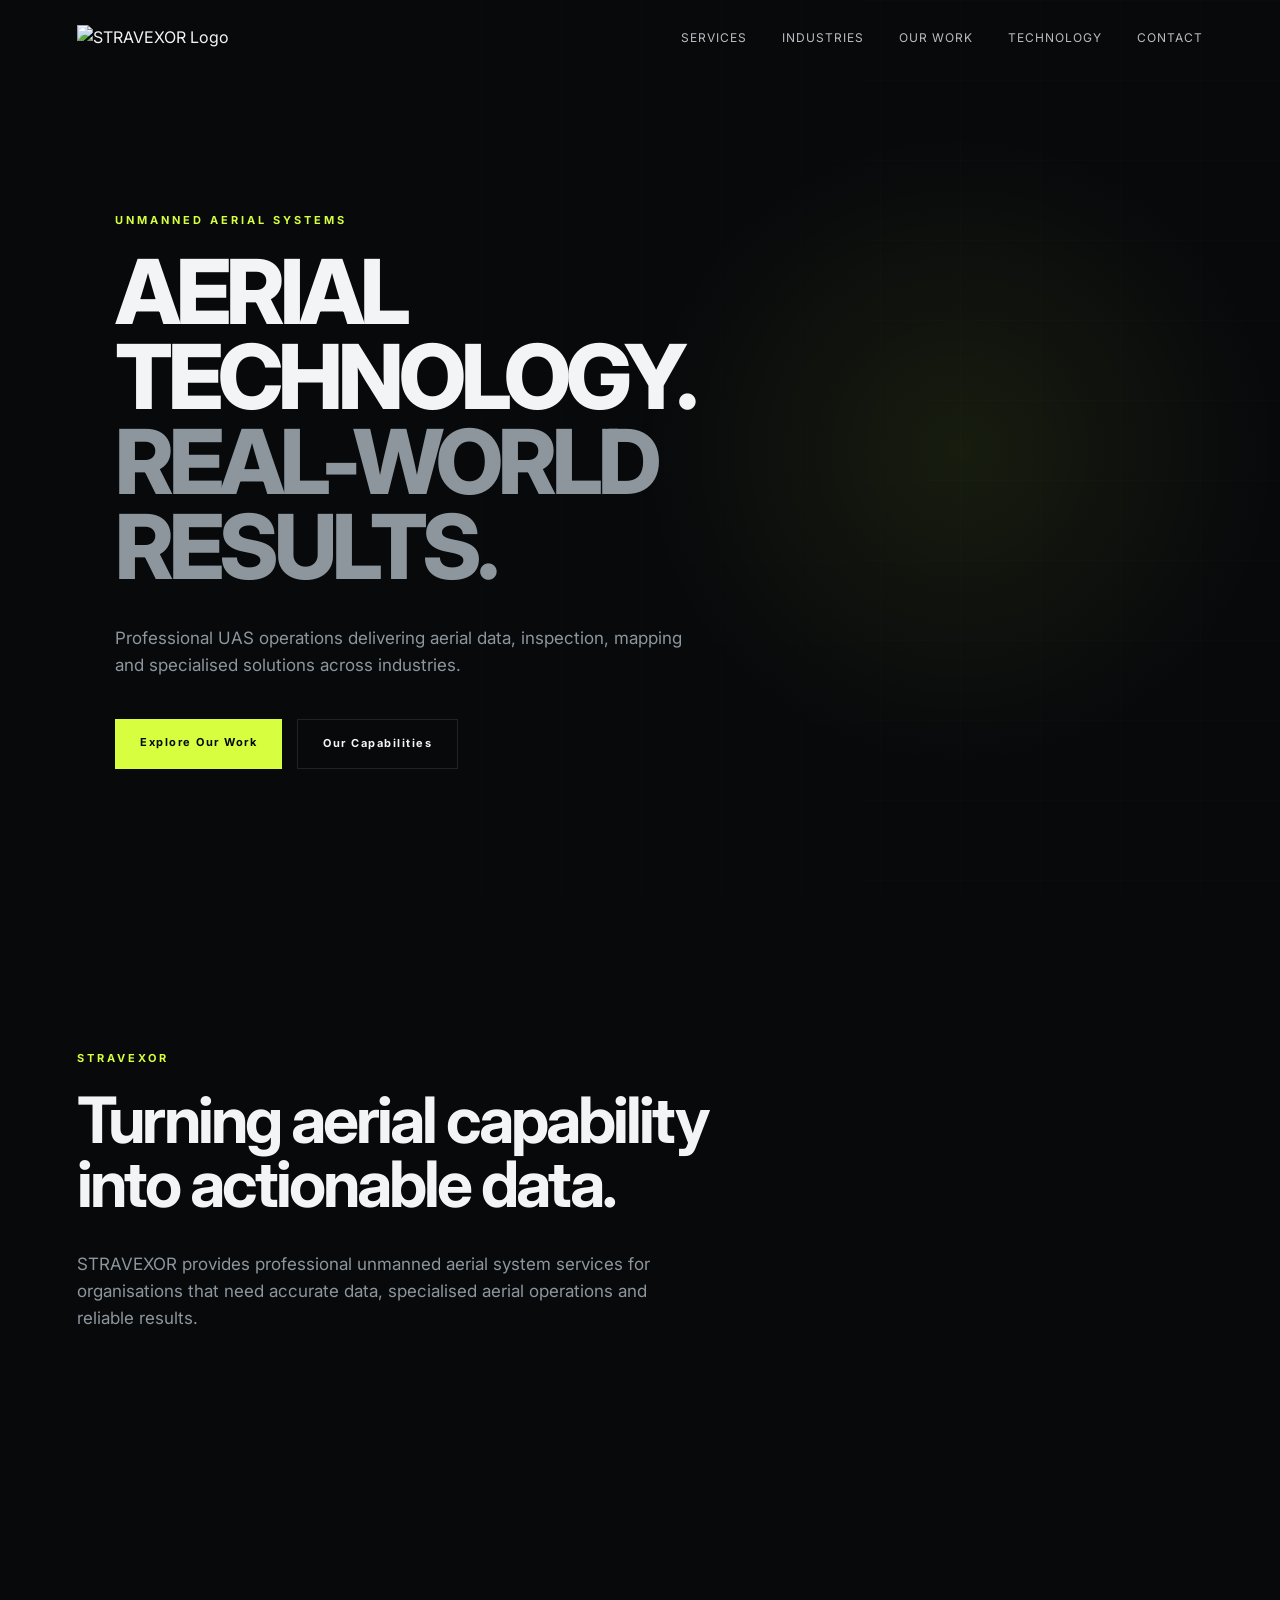
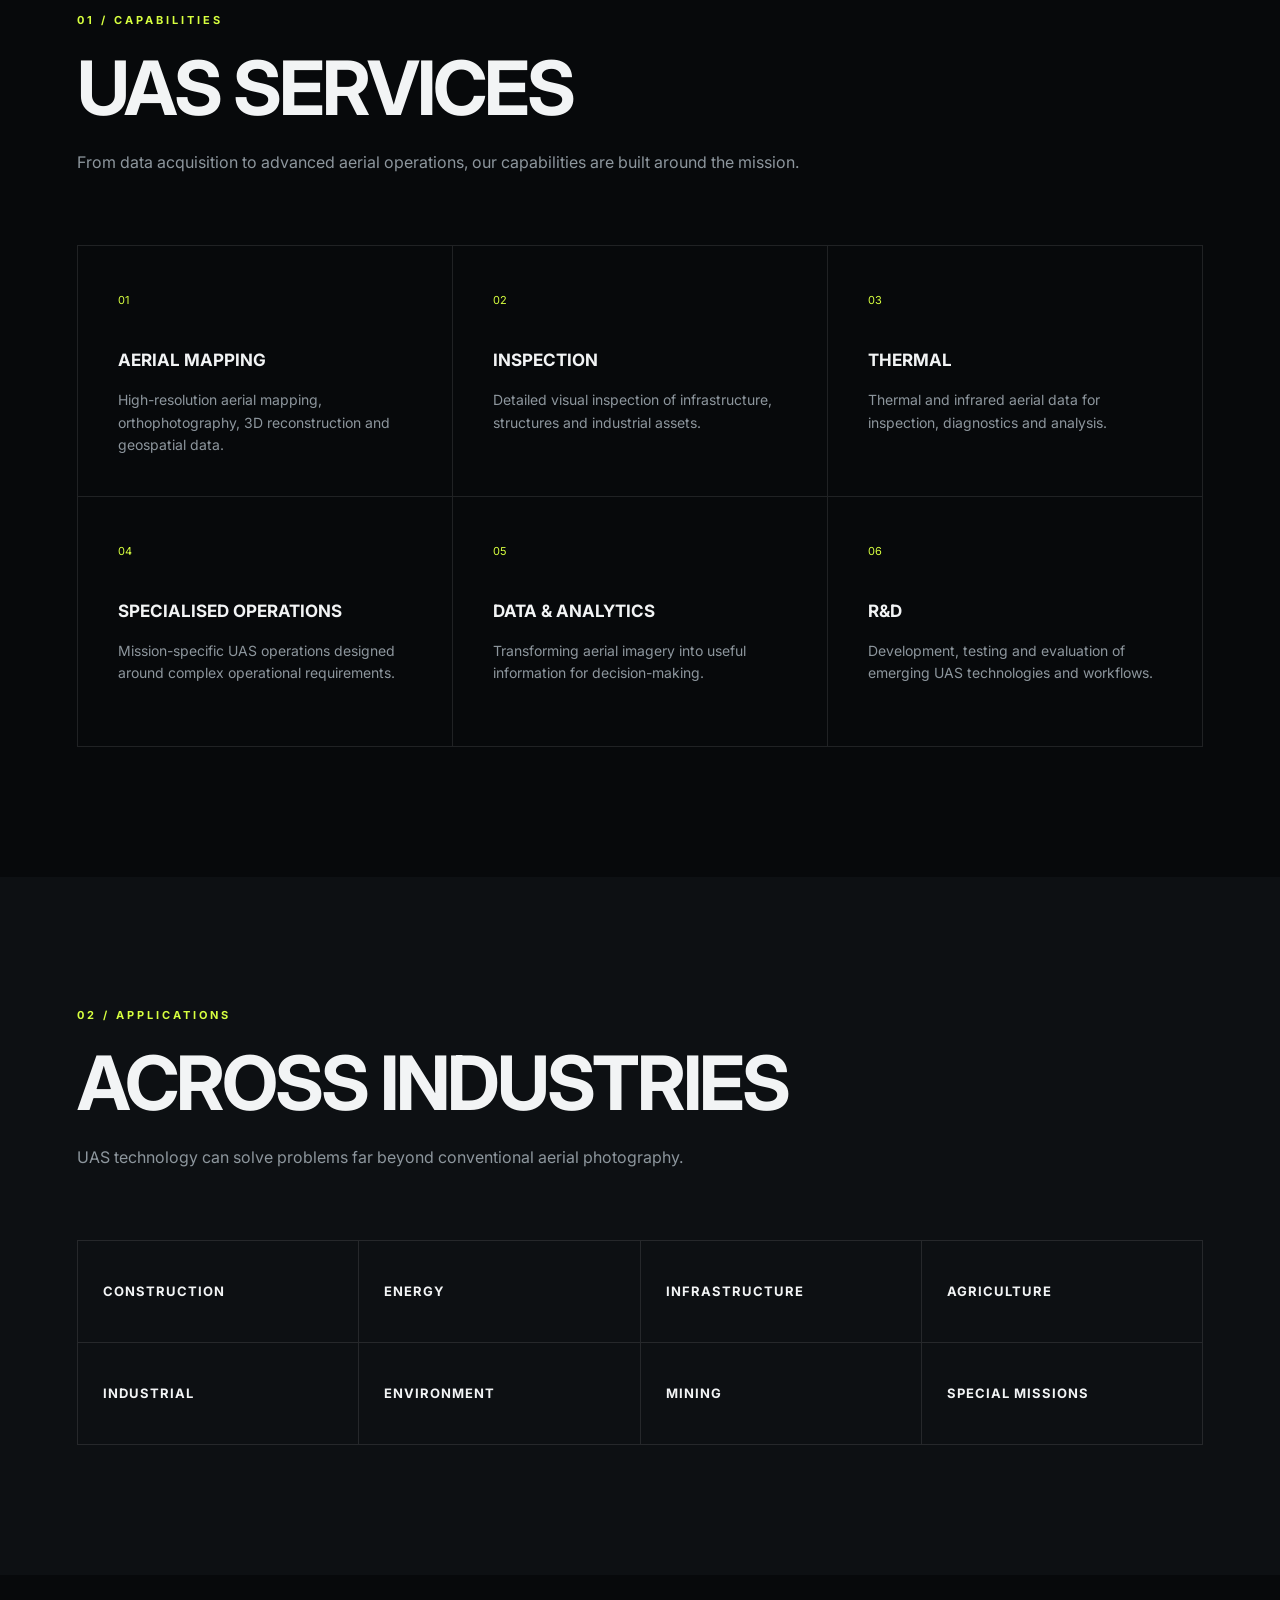
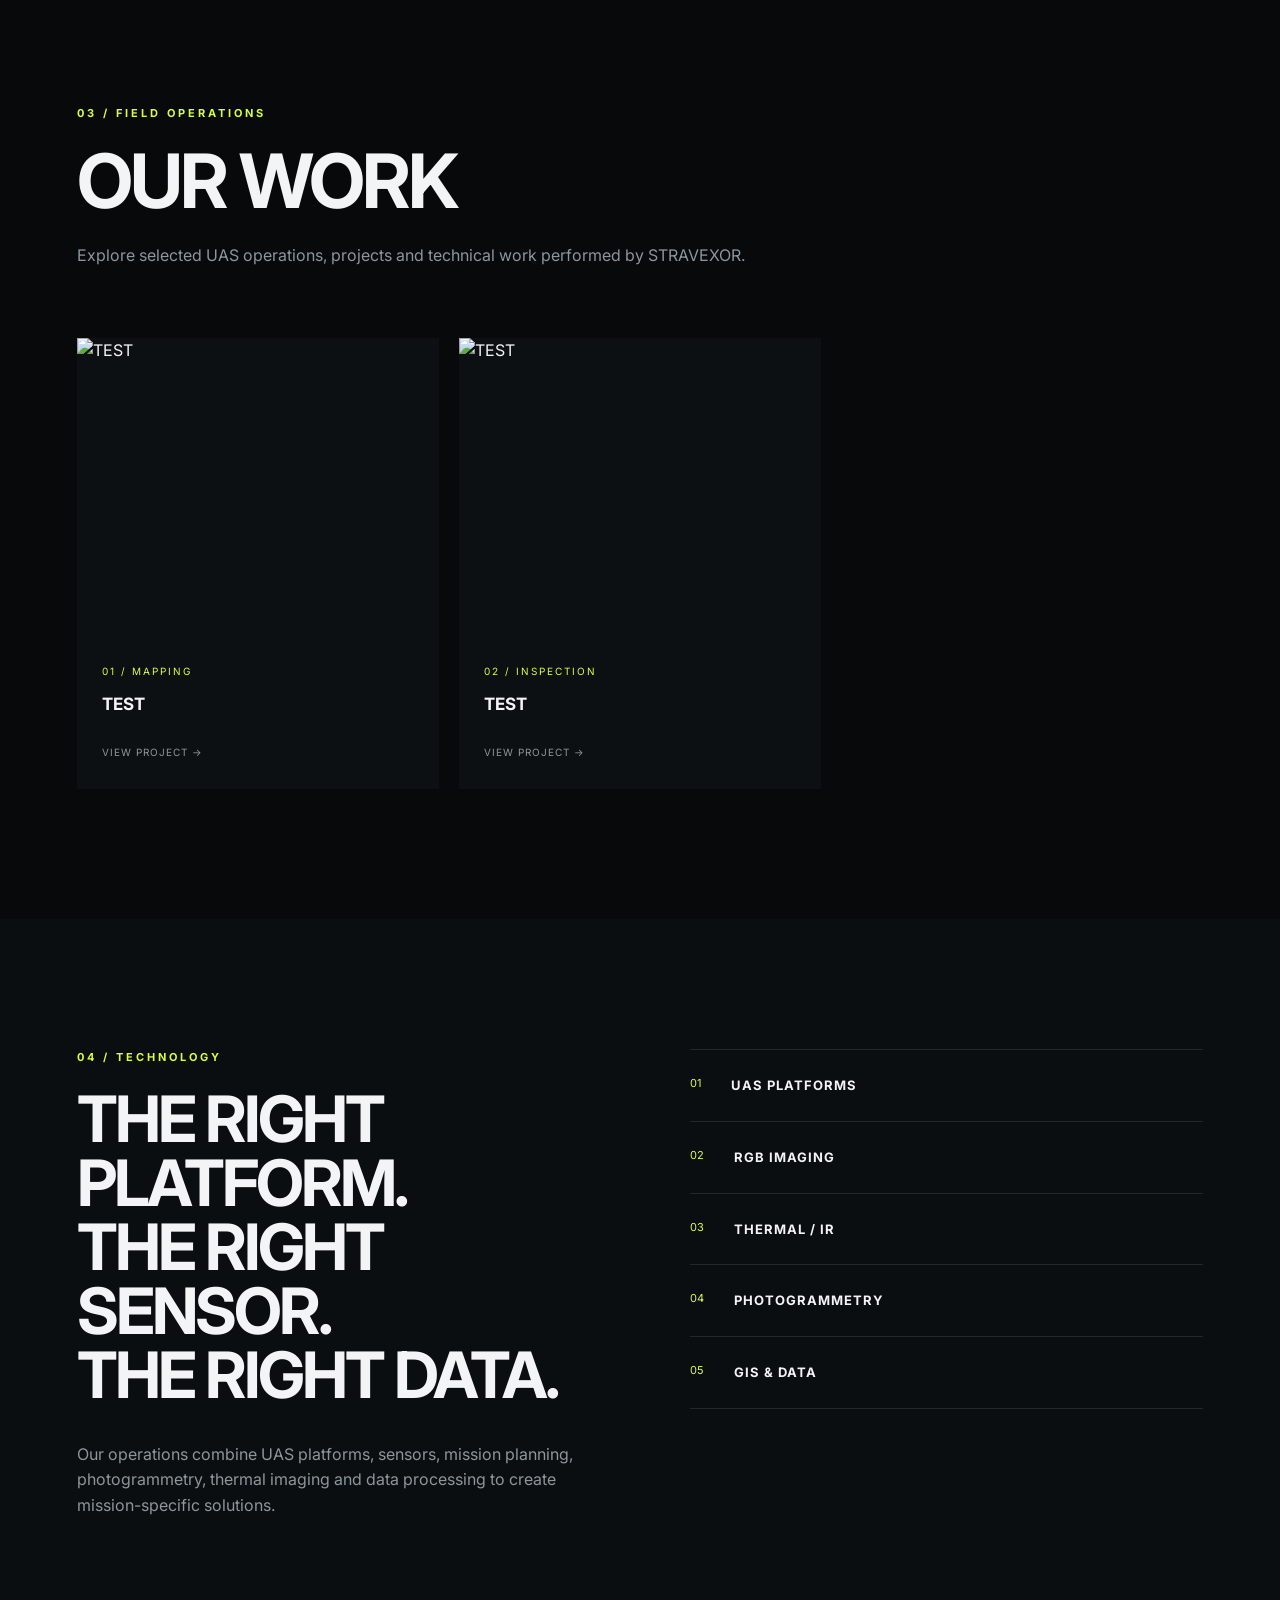
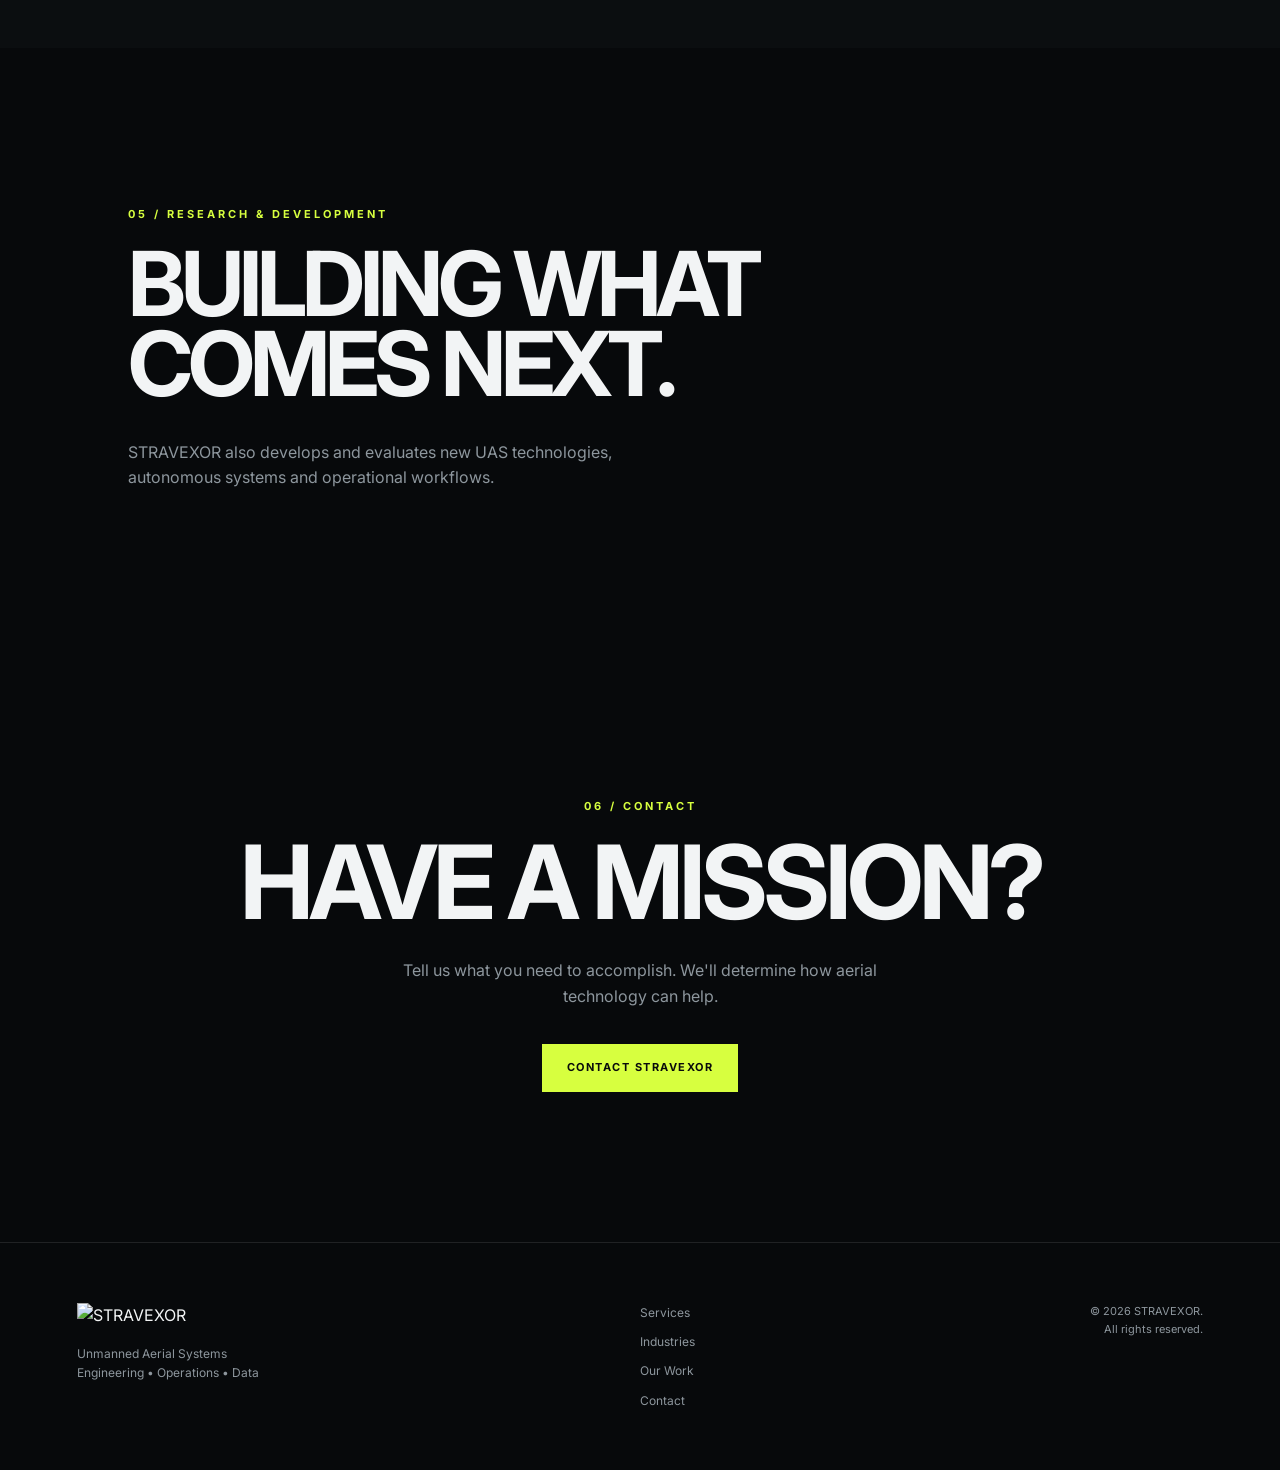
==== index.html @ 9987669b "Add files via upload" ====
<!DOCTYPE html>
<html lang="en">
<head>
    <meta charset="UTF-8">
    <meta name="viewport" content="width=device-width, initial-scale=1.0">

    <title>STRAVEXOR | UAS Solutions</title>
    <meta name="description" content="STRAVEXOR — Professional UAS operations, aerial data, inspection, mapping and advanced drone solutions.">

    <link rel="stylesheet" href="css/style.css">
</head>

<body>

<!-- NAVIGATION -->
<nav class="navbar">

    <a href="index.html" class="brand">
        <img src="https://raw.githubusercontent.com/tantr2/Stravexor/ade4f31f7dde6264a6fb9c31afc5b6fdda590dd6/Logo/logo.png"
             alt="STRAVEXOR Logo">
    </a>

    <div class="nav-links">
        <a href="#services">Services</a>
        <a href="#industries">Industries</a>
        <a href="#projects">Our Work</a>
        <a href="#technology">Technology</a>
        <a href="#contact">Contact</a>
    </div>

</nav>


<!-- HERO -->
<header class="hero">

    <div class="hero-content">

        <p class="eyebrow">UNMANNED AERIAL SYSTEMS</p>

        <h1>
            AERIAL TECHNOLOGY.<br>
            <span>REAL-WORLD RESULTS.</span>
        </h1>

        <p class="hero-description">
            Professional UAS operations delivering aerial data,
            inspection, mapping and specialised solutions
            across industries.
        </p>

        <div class="hero-buttons">
            <a href="#projects" class="button primary">
                Explore Our Work
            </a>

            <a href="#services" class="button secondary">
                Our Capabilities
            </a>
        </div>

    </div>

    <div class="hero-grid"></div>

</header>


<!-- INTRO -->
<section class="intro">

    <p class="section-label">STRAVEXOR</p>

    <h2>
        Turning aerial capability<br>
        into actionable data.
    </h2>

    <p>
        STRAVEXOR provides professional unmanned aerial system
        services for organisations that need accurate data,
        specialised aerial operations and reliable results.
    </p>

</section>


<!-- SERVICES -->
<section id="services" class="section">

    <div class="section-heading">
        <p class="section-label">01 / CAPABILITIES</p>

        <h2>UAS SERVICES</h2>

        <p>
            From data acquisition to advanced aerial operations,
            our capabilities are built around the mission.
        </p>
    </div>


    <div class="service-grid">

        <article class="service-card">
            <span>01</span>
            <h3>AERIAL MAPPING</h3>
            <p>
                High-resolution aerial mapping, orthophotography,
                3D reconstruction and geospatial data.
            </p>
        </article>


        <article class="service-card">
            <span>02</span>
            <h3>INSPECTION</h3>
            <p>
                Detailed visual inspection of infrastructure,
                structures and industrial assets.
            </p>
        </article>


        <article class="service-card">
            <span>03</span>
            <h3>THERMAL</h3>
            <p>
                Thermal and infrared aerial data for
                inspection, diagnostics and analysis.
            </p>
        </article>


        <article class="service-card">
            <span>04</span>
            <h3>SPECIALISED OPERATIONS</h3>
            <p>
                Mission-specific UAS operations designed
                around complex operational requirements.
            </p>
        </article>


        <article class="service-card">
            <span>05</span>
            <h3>DATA & ANALYTICS</h3>
            <p>
                Transforming aerial imagery into useful
                information for decision-making.
            </p>
        </article>


        <article class="service-card">
            <span>06</span>
            <h3>R&D</h3>
            <p>
                Development, testing and evaluation of
                emerging UAS technologies and workflows.
            </p>
        </article>

    </div>

</section>


<!-- INDUSTRIES -->
<section id="industries" class="section dark-section">

    <div class="section-heading">

        <p class="section-label">02 / APPLICATIONS</p>

        <h2>ACROSS INDUSTRIES</h2>

        <p>
            UAS technology can solve problems far beyond
            conventional aerial photography.
        </p>

    </div>


    <div class="industry-grid">

        <div>CONSTRUCTION</div>
        <div>ENERGY</div>
        <div>INFRASTRUCTURE</div>
        <div>AGRICULTURE</div>
        <div>INDUSTRIAL</div>
        <div>ENVIRONMENT</div>
        <div>MINING</div>
        <div>SPECIAL MISSIONS</div>

    </div>

</section>


<!-- PROJECTS -->
<section id="projects" class="section">

    <div class="section-heading">

        <p class="section-label">03 / FIELD OPERATIONS</p>

        <h2>OUR WORK</h2>

        <p>
            Explore selected UAS operations, projects and
            technical work performed by STRAVEXOR.
        </p>

    </div>


    <div class="project-grid">


        <!-- PROJECT 1 -->
        <a href="projects/project-01.html" class="project-card">

            <div class="project-image">
                <img src="assets/images/project-01.jpg"
                     alt="UAS Mapping Project">
            </div>

            <div class="project-info">

                <p>01 / MAPPING</p>

                <h3>
                    AERIAL MAPPING OPERATION
                </h3>

                <span>
                    VIEW PROJECT →
                </span>

            </div>

        </a>


        <!-- PROJECT 2 -->
        <a href="projects/project-02.html" class="project-card">

            <div class="project-image">
                <img src="assets/images/project-02.jpg"
                     alt="Infrastructure Inspection">
            </div>

            <div class="project-info">

                <p>02 / INSPECTION</p>

                <h3>
                    INFRASTRUCTURE INSPECTION
                </h3>

                <span>
                    VIEW PROJECT →
                </span>

            </div>

        </a>


        <!-- PROJECT 3 -->
        <a href="projects/project-03.html" class="project-card">

            <div class="project-image">
                <img src="assets/images/project-03.jpg"
                     alt="Thermal UAS Operation">
            </div>

            <div class="project-info">

                <p>03 / THERMAL</p>

                <h3>
                    THERMAL DATA ACQUISITION
                </h3>

                <span>
                    VIEW PROJECT →
                </span>

            </div>

        </a>

    </div>

</section>


<!-- TECHNOLOGY -->
<section id="technology" class="section technology">

    <div class="technology-content">

        <p class="section-label">04 / TECHNOLOGY</p>

        <h2>
            THE RIGHT PLATFORM.<br>
            THE RIGHT SENSOR.<br>
            THE RIGHT DATA.
        </h2>

        <p>
            Our operations combine UAS platforms, sensors,
            mission planning, photogrammetry, thermal imaging
            and data processing to create mission-specific
            solutions.
        </p>

    </div>


    <div class="tech-list">

        <div>
            <span>01</span>
            <strong>UAS PLATFORMS</strong>
        </div>

        <div>
            <span>02</span>
            <strong>RGB IMAGING</strong>
        </div>

        <div>
            <span>03</span>
            <strong>THERMAL / IR</strong>
        </div>

        <div>
            <span>04</span>
            <strong>PHOTOGRAMMETRY</strong>
        </div>

        <div>
            <span>05</span>
            <strong>GIS & DATA</strong>
        </div>

    </div>

</section>


<!-- R&D -->
<section class="rnd">

    <div>

        <p class="section-label">05 / RESEARCH & DEVELOPMENT</p>

        <h2>
            BUILDING WHAT<br>
            COMES NEXT.
        </h2>

        <p>
            STRAVEXOR also develops and evaluates new UAS
            technologies, autonomous systems and operational
            workflows.
        </p>

    </div>

</section>


<!-- CONTACT -->
<section id="contact" class="contact">

    <p class="section-label">06 / CONTACT</p>

    <h2>
        HAVE A MISSION?
    </h2>

    <p>
        Tell us what you need to accomplish.
        We'll determine how aerial technology can help.
    </p>

    <a href="mailto:contact@stravexor.com" class="button primary">
        CONTACT STRAVEXOR
    </a>

</section>


<!-- FOOTER -->
<footer>

    <div class="footer-brand">

        <img src="https://raw.githubusercontent.com/tantr2/Stravexor/ade4f31f7dde6264a6fb9c31afc5b6fdda590dd6/Logo/logo.png"
             alt="STRAVEXOR">

        <p>
            Unmanned Aerial Systems<br>
            Engineering • Operations • Data
        </p>

    </div>


    <div class="footer-links">

        <a href="#services">Services</a>
        <a href="#industries">Industries</a>
        <a href="#projects">Our Work</a>
        <a href="#contact">Contact</a>

    </div>


    <div class="copyright">

        © 2026 STRAVEXOR.<br>
        All rights reserved.

    </div>

</footer>

<script src="js/main.js"></script>

</body>
</html>
---- css/style.css ----
@import url('https://fonts.googleapis.com/css2?family=Inter:wght@400;500;600;700;800&display=swap');

:root {
    --background: #07090b;
    --surface: #0d1013;
    --surface-light: #14181c;
    --text: #f2f4f5;
    --muted: #8d969d;
    --accent: #d7ff3f;
    --border: rgba(255,255,255,0.10);
}

* {
    margin: 0;
    padding: 0;
    box-sizing: border-box;
}

html {
    scroll-behavior: smooth;
}

body {
    font-family: 'Inter', sans-serif;
    background: var(--background);
    color: var(--text);
    line-height: 1.6;
}

a {
    color: inherit;
    text-decoration: none;
}


/* NAVIGATION */

.navbar {
    position: absolute;
    top: 0;
    left: 0;
    width: 100%;
    padding: 25px 6%;
    display: flex;
    justify-content: space-between;
    align-items: center;
    z-index: 10;
}

.brand img {
    width: 150px;
    height: auto;
}

.nav-links {
    display: flex;
    gap: 35px;
}

.nav-links a {
    font-size: 12px;
    text-transform: uppercase;
    letter-spacing: 1px;
    color: #b7bdc2;
    transition: 0.3s;
}

.nav-links a:hover {
    color: var(--text);
}


/* HERO */

.hero {
    min-height: 100vh;
    position: relative;
    display: flex;
    align-items: center;
    overflow: hidden;
    background:
        radial-gradient(circle at 75% 50%,
        rgba(215,255,63,0.08),
        transparent 30%),
        var(--background);
}

.hero-content {
    position: relative;
    z-index: 2;
    max-width: 850px;
    margin-left: 9%;
    padding-top: 80px;
}

.eyebrow,
.section-label {
    font-size: 11px;
    letter-spacing: 3px;
    color: var(--accent);
    font-weight: 700;
    margin-bottom: 20px;
}

.hero h1 {
    font-size: clamp(48px, 7vw, 100px);
    line-height: 0.95;
    letter-spacing: -5px;
    font-weight: 800;
}

.hero h1 span {
    color: var(--muted);
}

.hero-description {
    max-width: 600px;
    color: var(--muted);
    font-size: 17px;
    margin-top: 35px;
}

.hero-buttons {
    display: flex;
    gap: 15px;
    margin-top: 40px;
}

.button {
    display: inline-block;
    padding: 15px 25px;
    font-size: 11px;
    letter-spacing: 1.5px;
    font-weight: 700;
    transition: 0.3s;
}

.button.primary {
    background: var(--accent);
    color: #080a0b;
}

.button.primary:hover {
    transform: translateY(-3px);
}

.button.secondary {
    border: 1px solid var(--border);
}

.button.secondary:hover {
    background: white;
    color: black;
}


/* TECHNICAL GRID */

.hero-grid {
    position: absolute;
    inset: 0;
    opacity: 0.15;
    background-image:
        linear-gradient(rgba(255,255,255,0.08) 1px, transparent 1px),
        linear-gradient(90deg, rgba(255,255,255,0.08) 1px, transparent 1px);
    background-size: 80px 80px;
    mask-image: linear-gradient(to right, transparent, black);
}


/* INTRO */

.intro {
    max-width: 900px;
    padding: 150px 6%;
}

.intro h2 {
    font-size: clamp(38px, 5vw, 65px);
    line-height: 1;
    letter-spacing: -3px;
    margin-bottom: 35px;
}

.intro > p:last-child {
    color: var(--muted);
    max-width: 600px;
    font-size: 17px;
}


/* SECTIONS */

.section {
    padding: 130px 6%;
}

.section-heading {
    max-width: 750px;
    margin-bottom: 70px;
}

.section-heading h2 {
    font-size: clamp(40px, 6vw, 75px);
    letter-spacing: -3px;
    line-height: 1;
    margin-bottom: 25px;
}

.section-heading p:last-child {
    color: var(--muted);
}


/* SERVICES */

.service-grid {
    display: grid;
    grid-template-columns: repeat(3, 1fr);
    border-top: 1px solid var(--border);
    border-left: 1px solid var(--border);
}

.service-card {
    padding: 40px;
    min-height: 250px;
    border-right: 1px solid var(--border);
    border-bottom: 1px solid var(--border);
    transition: 0.3s;
}

.service-card:hover {
    background: var(--surface-light);
}

.service-card span {
    font-size: 11px;
    color: var(--accent);
}

.service-card h3 {
    margin: 35px 0 15px;
    font-size: 17px;
}

.service-card p {
    color: var(--muted);
    font-size: 14px;
}


/* INDUSTRIES */

.dark-section {
    background: var(--surface);
}

.industry-grid {
    display: grid;
    grid-template-columns: repeat(4, 1fr);
    border-top: 1px solid var(--border);
    border-left: 1px solid var(--border);
}

.industry-grid div {
    padding: 40px 25px;
    font-size: 13px;
    font-weight: 700;
    letter-spacing: 1px;
    border-right: 1px solid var(--border);
    border-bottom: 1px solid var(--border);
}


/* PROJECTS */

.project-grid {
    display: grid;
    grid-template-columns: repeat(3, 1fr);
    gap: 20px;
}

.project-card {
    background: var(--surface);
    overflow: hidden;
    transition: 0.3s;
}

.project-card:hover {
    transform: translateY(-7px);
}

.project-image {
    height: 300px;
    overflow: hidden;
}

.project-image img {
    width: 100%;
    height: 100%;
    object-fit: cover;
    transition: 0.5s;
}

.project-card:hover img {
    transform: scale(1.05);
}

.project-info {
    padding: 25px;
}

.project-info p {
    font-size: 10px;
    color: var(--accent);
    letter-spacing: 2px;
}

.project-info h3 {
    font-size: 17px;
    margin: 12px 0 20px;
}

.project-info span {
    font-size: 10px;
    letter-spacing: 1px;
    color: var(--muted);
}


/* TECHNOLOGY */

.technology {
    display: grid;
    grid-template-columns: 1fr 1fr;
    gap: 100px;
    background: #0b0e10;
}

.technology-content h2 {
    font-size: clamp(40px, 5vw, 70px);
    line-height: 1;
    letter-spacing: -3px;
    margin-bottom: 35px;
}

.technology-content p:last-child {
    max-width: 550px;
    color: var(--muted);
}

.tech-list {
    border-top: 1px solid var(--border);
}

.tech-list div {
    padding: 25px 0;
    display: flex;
    gap: 30px;
    border-bottom: 1px solid var(--border);
}

.tech-list span {
    color: var(--accent);
    font-size: 11px;
}

.tech-list strong {
    font-size: 13px;
    letter-spacing: 1px;
}


/* R&D */

.rnd {
    min-height: 600px;
    padding: 130px 10%;
    display: flex;
    align-items: center;
    background:
        linear-gradient(
            rgba(7,9,11,0.85),
            rgba(7,9,11,0.95)
        ),
        url('../assets/images/rnd.jpg') center/cover;
}

.rnd h2 {
    font-size: clamp(50px, 7vw, 100px);
    line-height: .9;
    letter-spacing: -5px;
    margin-bottom: 35px;
}

.rnd p:last-child {
    color: var(--muted);
    max-width: 550px;
}


/* CONTACT */

.contact {
    padding: 150px 10%;
    text-align: center;
}

.contact h2 {
    font-size: clamp(55px, 8vw, 110px);
    letter-spacing: -5px;
    line-height: .9;
    margin-bottom: 30px;
}

.contact p:not(.section-label) {
    color: var(--muted);
    max-width: 550px;
    margin: 0 auto 35px;
}


/* FOOTER */

footer {
    padding: 60px 6%;
    border-top: 1px solid var(--border);
    display: grid;
    grid-template-columns: 2fr 1fr 1fr;
    gap: 50px;
}

.footer-brand img {
    width: 130px;
}

.footer-brand p {
    color: var(--muted);
    font-size: 12px;
    margin-top: 15px;
}

.footer-links {
    display: flex;
    flex-direction: column;
    gap: 10px;
}

.footer-links a {
    color: var(--muted);
    font-size: 12px;
}

.copyright {
    color: var(--muted);
    font-size: 11px;
    text-align: right;
}


/* MOBILE */

@media (max-width: 800px) {

    .nav-links {
        display: none;
    }

    .hero-content {
        margin: 0 7%;
    }

    .hero h1 {
        letter-spacing: -3px;
    }

    .service-grid,
    .project-grid,
    .industry-grid,
    .technology {
        grid-template-columns: 1fr;
    }

    .section {
        padding: 90px 7%;
    }

    .intro {
        padding: 100px 7%;
    }

    .technology {
        gap: 60px;
    }

    footer {
        grid-template-columns: 1fr;
    }

    .copyright {
        text-align: left;
    }

}
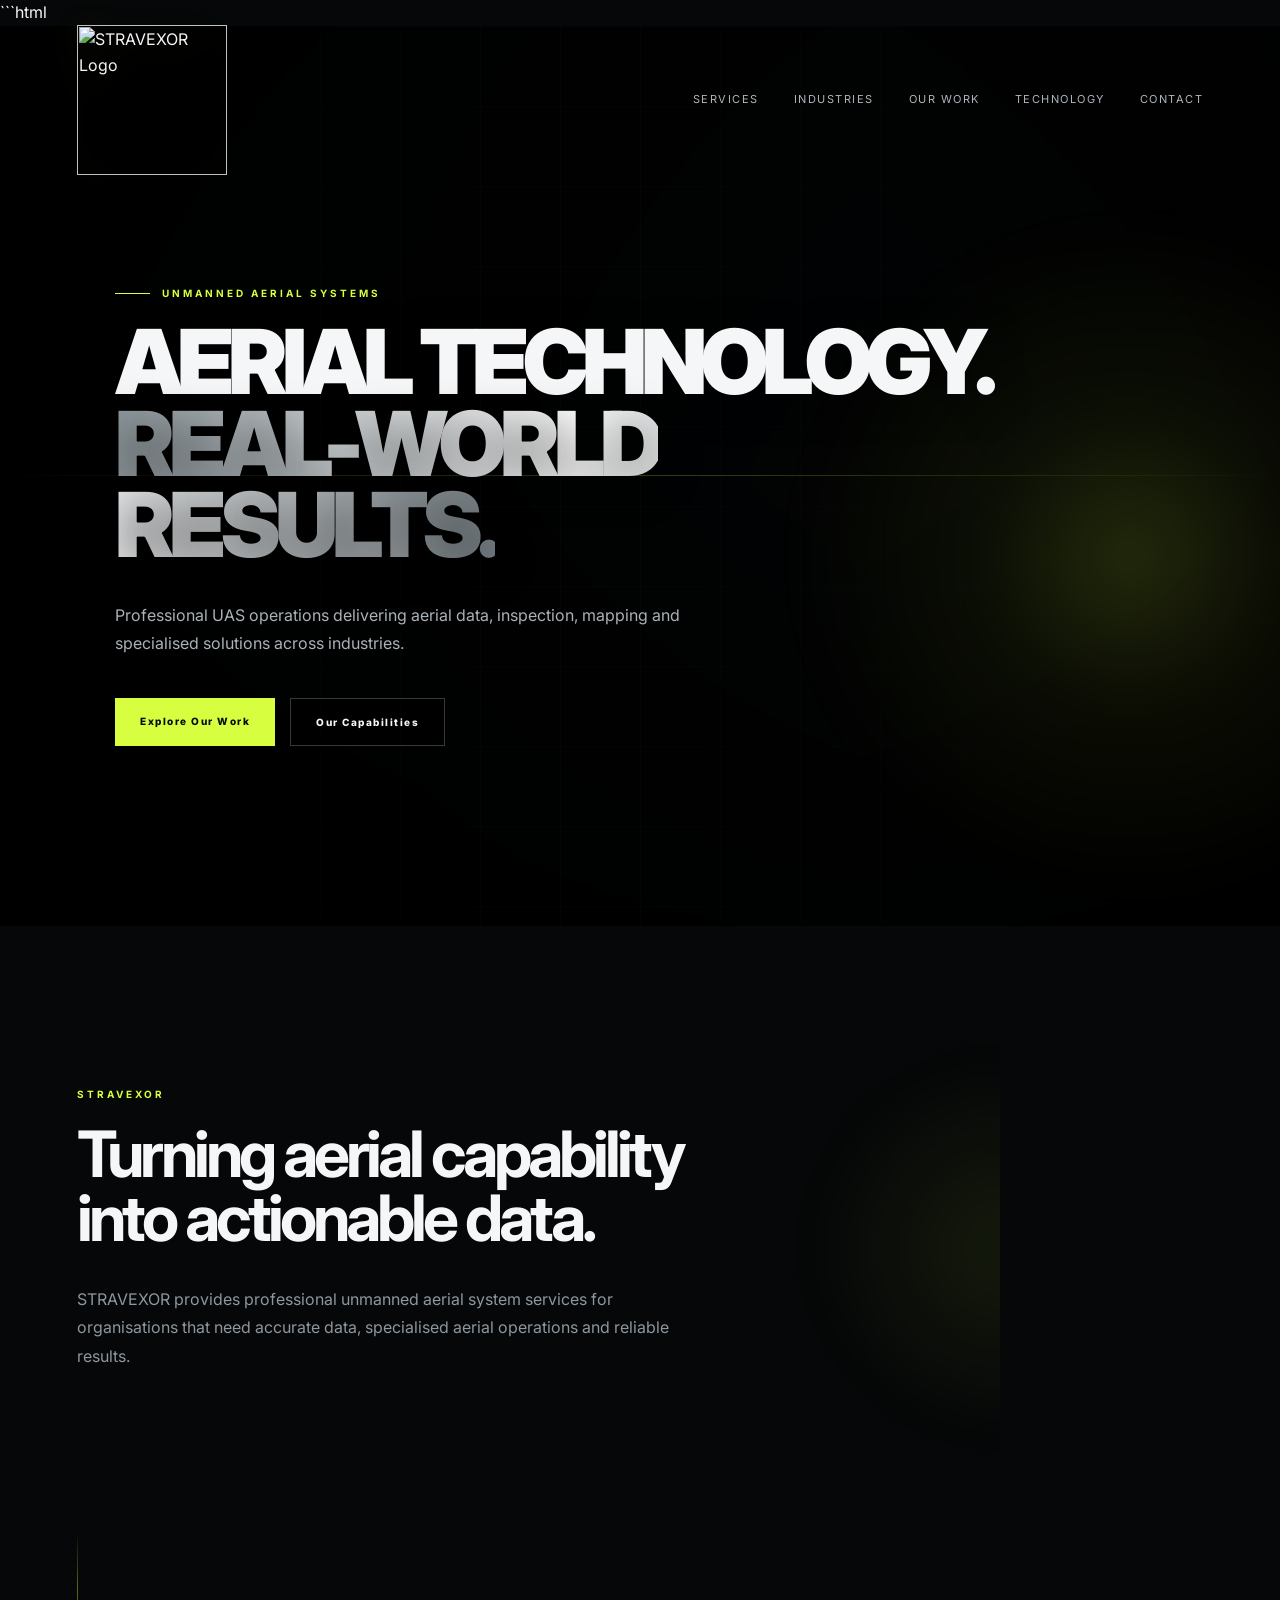
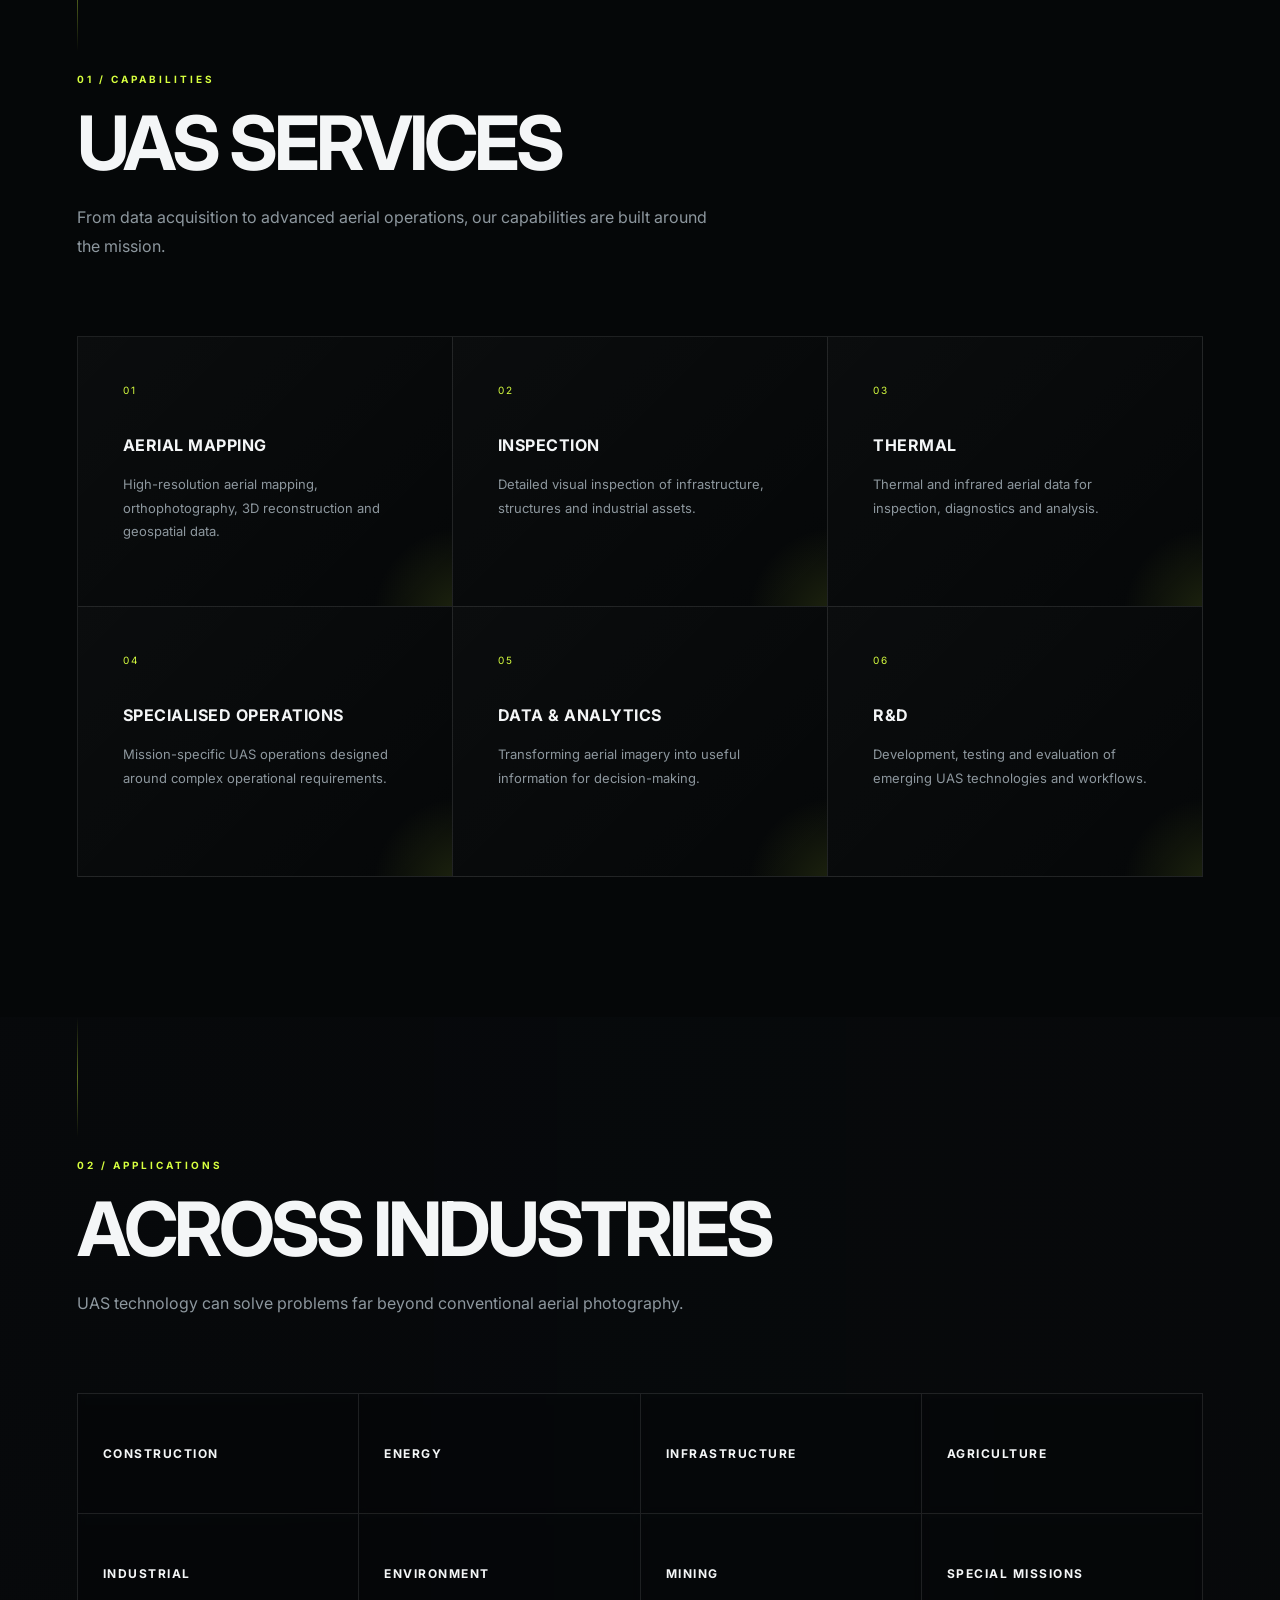
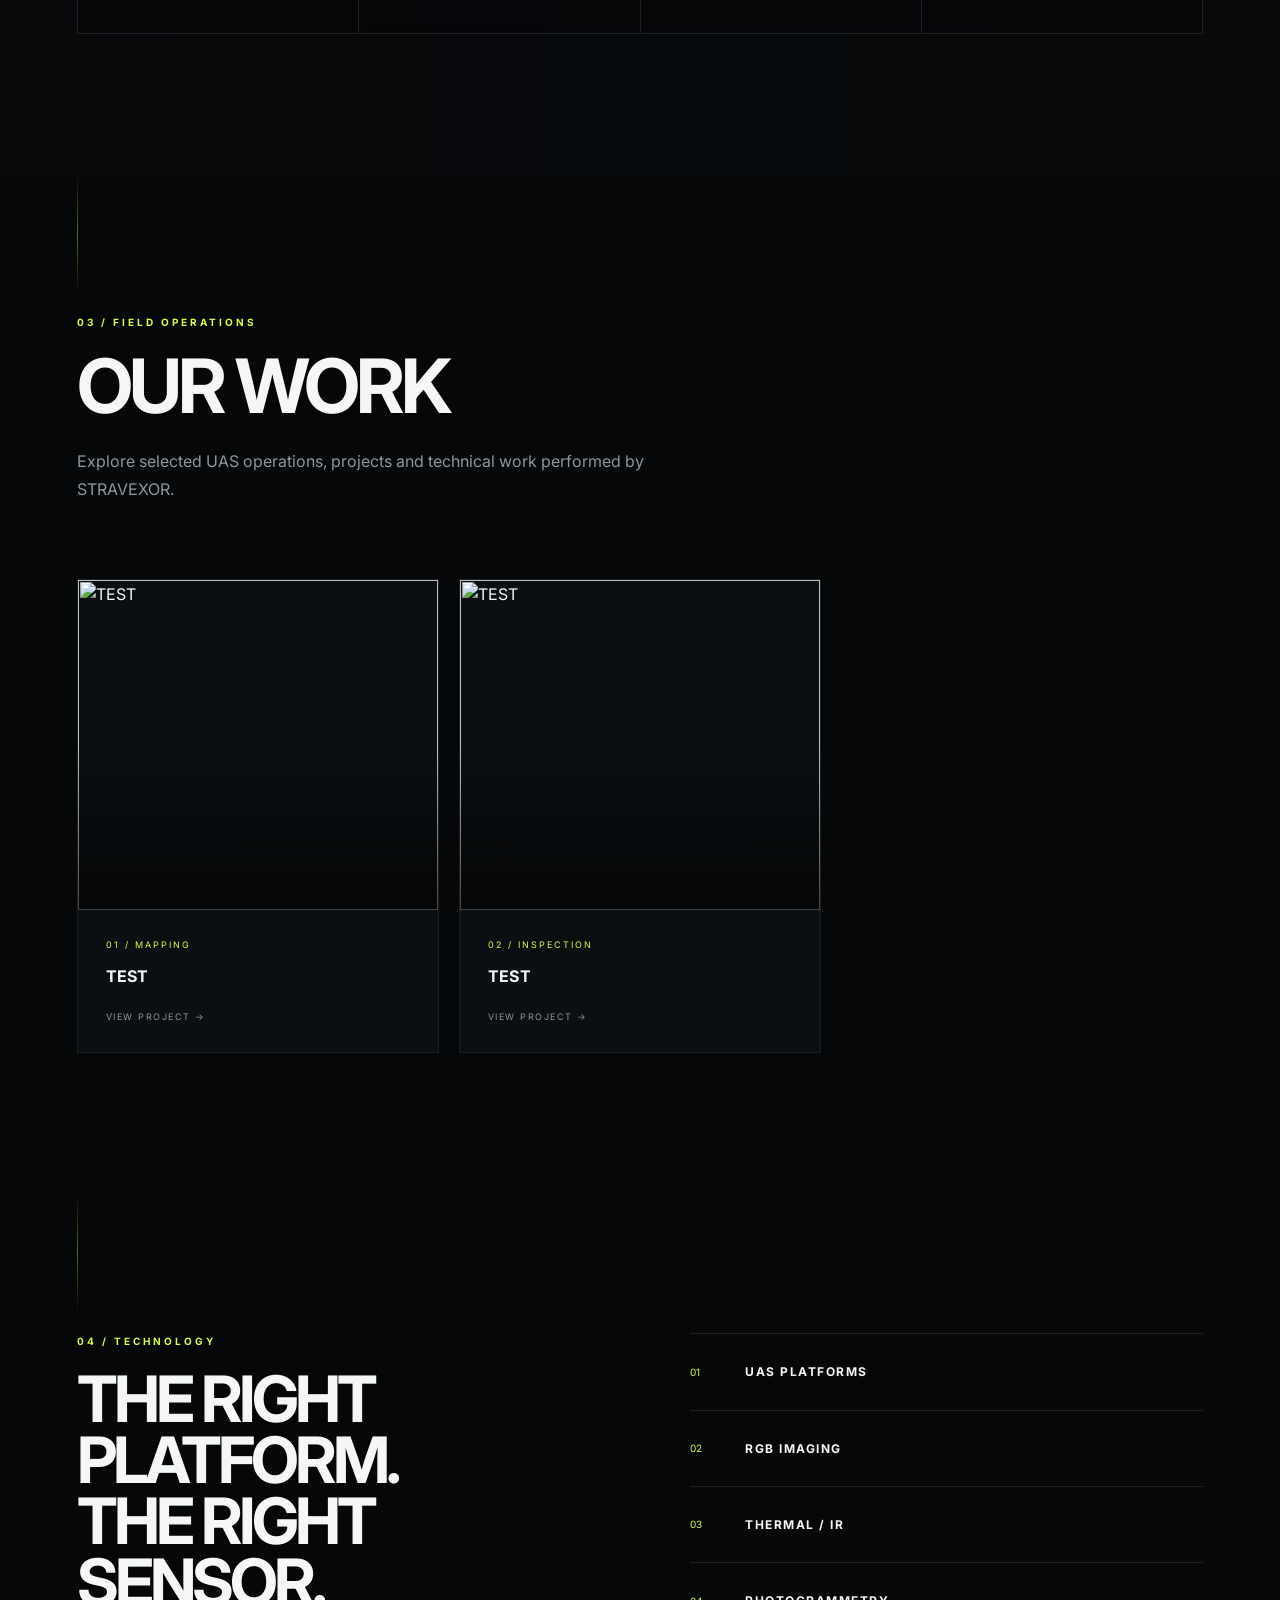
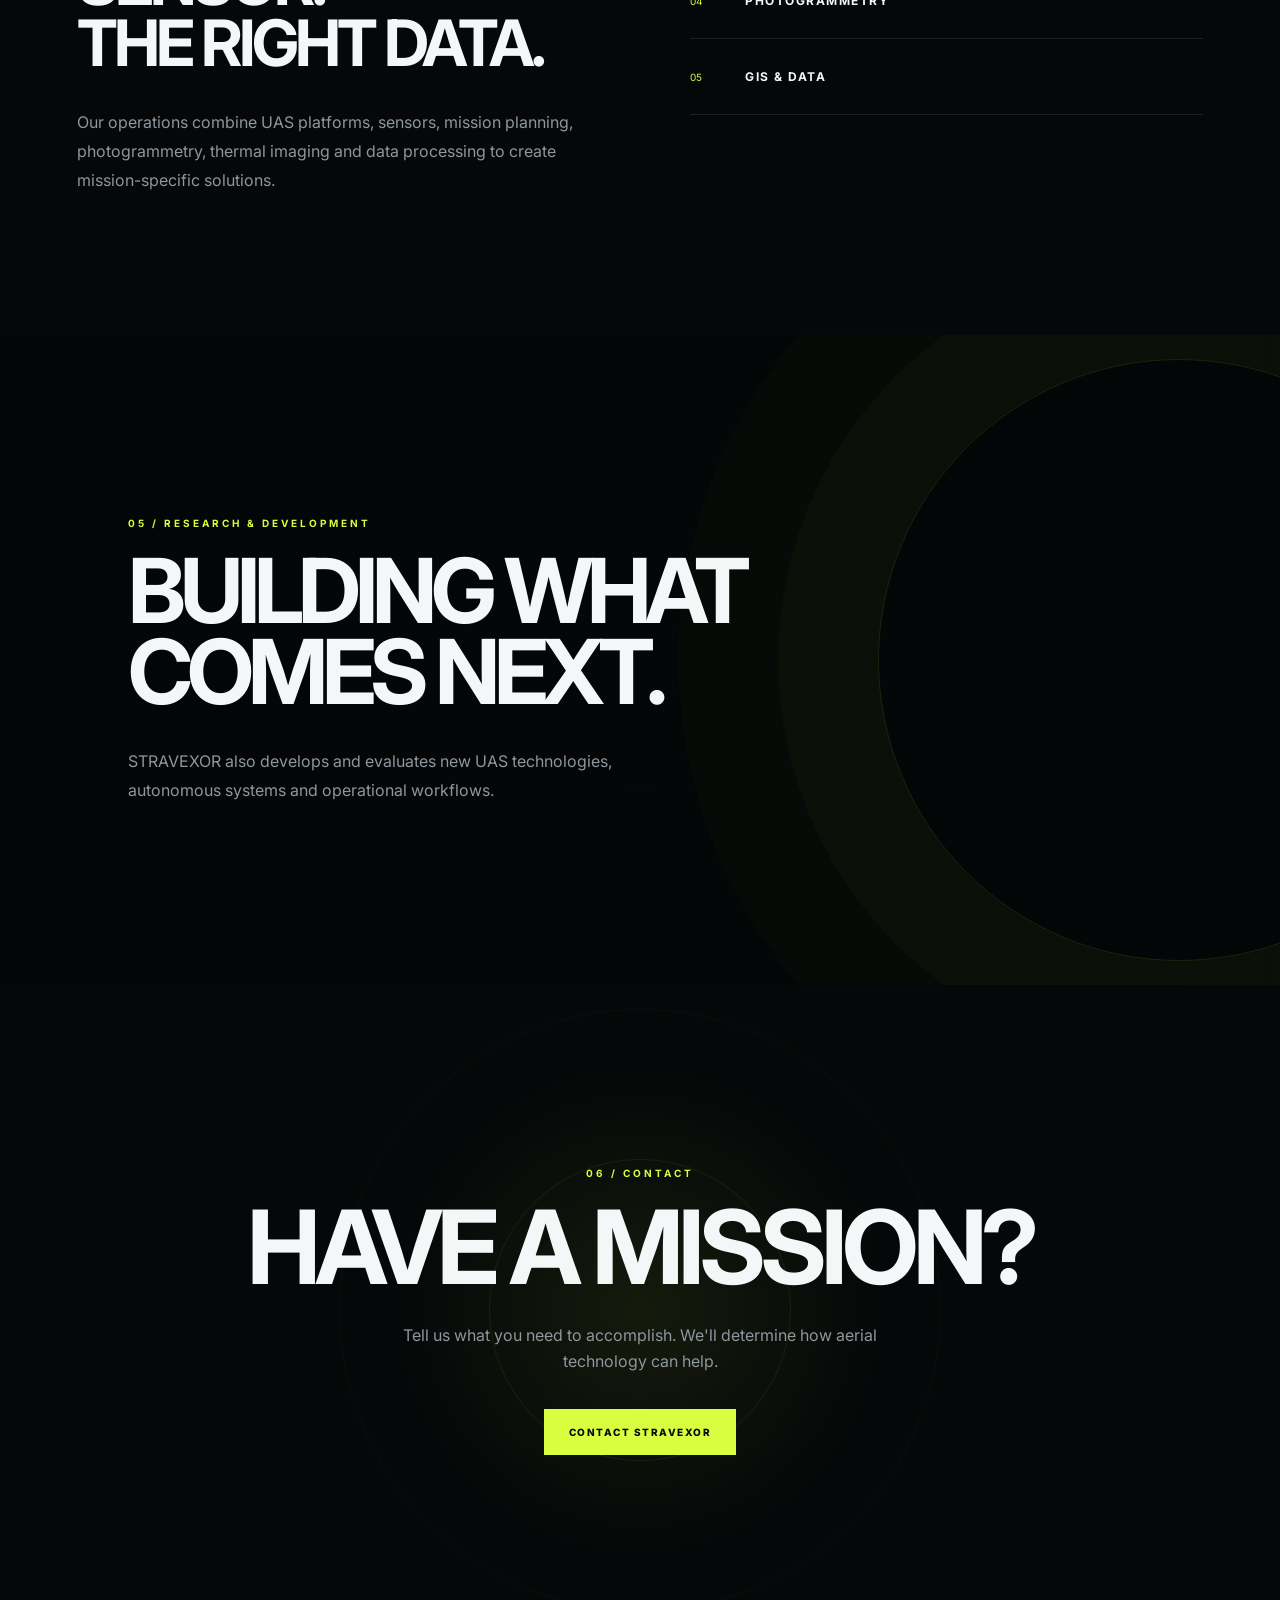
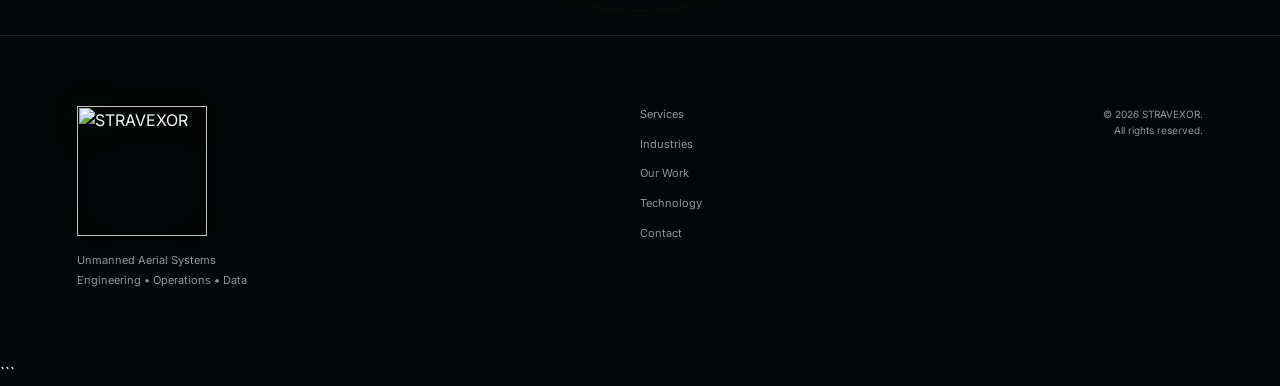
==== commit 62625c86: "Update index.html" ====
--- a/index.html
+++ b/index.html
@@ -1,426 +1,807 @@
+```html
 <!DOCTYPE html>
 <html lang="en">
+
 <head>
+
     <meta charset="UTF-8">
     <meta name="viewport" content="width=device-width, initial-scale=1.0">
 
     <title>STRAVEXOR | UAS Solutions</title>
-    <meta name="description" content="STRAVEXOR — Professional UAS operations, aerial data, inspection, mapping and advanced drone solutions.">
+
+    <meta name="description"
+          content="STRAVEXOR — Professional UAS operations, aerial data, inspection, mapping and advanced drone solutions.">
 
     <link rel="stylesheet" href="css/style.css">
+
 </head>
 
+
 <body>
 
-<!-- NAVIGATION -->
+
+<!-- =====================================================
+     NAVIGATION
+===================================================== -->
+
 <nav class="navbar">
 
     <a href="index.html" class="brand">
-        <img src="https://raw.githubusercontent.com/tantr2/Stravexor/ade4f31f7dde6264a6fb9c31afc5b6fdda590dd6/Logo/logo.png"
-             alt="STRAVEXOR Logo">
+
+        <img
+            src="https://raw.githubusercontent.com/tantr2/Stravexor/ade4f31f7dde6264a6fb9c31afc5b6fdda590dd6/Logo/logo.png"
+            alt="STRAVEXOR Logo"
+        >
+
     </a>
 
+
     <div class="nav-links">
-        <a href="#services">Services</a>
-        <a href="#industries">Industries</a>
-        <a href="#projects">Our Work</a>
-        <a href="#technology">Technology</a>
-        <a href="#contact">Contact</a>
+
+        <a href="#services">
+            Services
+        </a>
+
+        <a href="#industries">
+            Industries
+        </a>
+
+        <a href="#projects">
+            Our Work
+        </a>
+
+        <a href="#technology">
+            Technology
+        </a>
+
+        <a href="#contact">
+            Contact
+        </a>
+
     </div>
 
 </nav>
 
 
-<!-- HERO -->
+
+<!-- =====================================================
+     HERO
+===================================================== -->
+
 <header class="hero">
 
+
+    <!-- Cinematic aerial background -->
+    <div class="hero-bg"></div>
+
+
+    <!-- Atmospheric glow -->
+    <div class="hero-glow"></div>
+
+
+    <!-- Technical scanning line -->
+    <div class="hero-scan"></div>
+
+
+    <!-- Technical grid -->
+    <div class="hero-grid"></div>
+
+
+
     <div class="hero-content">
 
-        <p class="eyebrow">UNMANNED AERIAL SYSTEMS</p>
+
+        <p class="eyebrow">
+            UNMANNED AERIAL SYSTEMS
+        </p>
+
 
         <h1>
+
             AERIAL TECHNOLOGY.<br>
-            <span>REAL-WORLD RESULTS.</span>
+
+            <span>
+                REAL-WORLD RESULTS.
+            </span>
+
         </h1>
 
+
         <p class="hero-description">
+
             Professional UAS operations delivering aerial data,
             inspection, mapping and specialised solutions
             across industries.
-        </p>
+
+        </p>
+
 
         <div class="hero-buttons">
-            <a href="#projects" class="button primary">
+
+
+            <a
+                href="#projects"
+                class="button primary"
+            >
+
                 Explore Our Work
+
             </a>
 
-            <a href="#services" class="button secondary">
+
+            <a
+                href="#services"
+                class="button secondary"
+            >
+
                 Our Capabilities
+
             </a>
-        </div>
-
-    </div>
-
-    <div class="hero-grid"></div>
+
+
+        </div>
+
+
+    </div>
+
 
 </header>
 
 
-<!-- INTRO -->
+
+<!-- =====================================================
+     INTRO
+===================================================== -->
+
 <section class="intro">
 
-    <p class="section-label">STRAVEXOR</p>
+
+    <p class="section-label">
+        STRAVEXOR
+    </p>
+
 
     <h2>
+
         Turning aerial capability<br>
         into actionable data.
+
     </h2>
 
+
     <p>
+
         STRAVEXOR provides professional unmanned aerial system
         services for organisations that need accurate data,
         specialised aerial operations and reliable results.
+
     </p>
 
+
 </section>
 
 
-<!-- SERVICES -->
-<section id="services" class="section">
+
+<!-- =====================================================
+     SERVICES
+===================================================== -->
+
+<section
+    id="services"
+    class="section"
+>
+
 
     <div class="section-heading">
-        <p class="section-label">01 / CAPABILITIES</p>
-
-        <h2>UAS SERVICES</h2>
+
+
+        <p class="section-label">
+            01 / CAPABILITIES
+        </p>
+
+
+        <h2>
+            UAS SERVICES
+        </h2>
+
 
         <p>
+
             From data acquisition to advanced aerial operations,
             our capabilities are built around the mission.
-        </p>
-    </div>
+
+        </p>
+
+
+    </div>
+
 
 
     <div class="service-grid">
 
+
+        <!-- SERVICE 01 -->
+
         <article class="service-card">
-            <span>01</span>
-            <h3>AERIAL MAPPING</h3>
+
+            <span>
+                01
+            </span>
+
+            <h3>
+                AERIAL MAPPING
+            </h3>
+
             <p>
-                High-resolution aerial mapping, orthophotography,
-                3D reconstruction and geospatial data.
+
+                High-resolution aerial mapping,
+                orthophotography, 3D reconstruction
+                and geospatial data.
+
             </p>
+
         </article>
 
 
+
+        <!-- SERVICE 02 -->
+
         <article class="service-card">
-            <span>02</span>
-            <h3>INSPECTION</h3>
+
+            <span>
+                02
+            </span>
+
+            <h3>
+                INSPECTION
+            </h3>
+
             <p>
+
                 Detailed visual inspection of infrastructure,
                 structures and industrial assets.
+
             </p>
+
         </article>
 
 
+
+        <!-- SERVICE 03 -->
+
         <article class="service-card">
-            <span>03</span>
-            <h3>THERMAL</h3>
+
+            <span>
+                03
+            </span>
+
+            <h3>
+                THERMAL
+            </h3>
+
             <p>
+
                 Thermal and infrared aerial data for
                 inspection, diagnostics and analysis.
+
             </p>
+
         </article>
 
 
+
+        <!-- SERVICE 04 -->
+
         <article class="service-card">
-            <span>04</span>
-            <h3>SPECIALISED OPERATIONS</h3>
+
+            <span>
+                04
+            </span>
+
+            <h3>
+                SPECIALISED OPERATIONS
+            </h3>
+
             <p>
+
                 Mission-specific UAS operations designed
                 around complex operational requirements.
+
             </p>
+
         </article>
 
 
+
+        <!-- SERVICE 05 -->
+
         <article class="service-card">
-            <span>05</span>
-            <h3>DATA & ANALYTICS</h3>
+
+            <span>
+                05
+            </span>
+
+            <h3>
+                DATA &amp; ANALYTICS
+            </h3>
+
             <p>
+
                 Transforming aerial imagery into useful
                 information for decision-making.
+
             </p>
+
         </article>
 
 
+
+        <!-- SERVICE 06 -->
+
         <article class="service-card">
-            <span>06</span>
-            <h3>R&D</h3>
+
+            <span>
+                06
+            </span>
+
+            <h3>
+                R&amp;D
+            </h3>
+
             <p>
+
                 Development, testing and evaluation of
                 emerging UAS technologies and workflows.
+
             </p>
+
         </article>
 
-    </div>
+
+    </div>
+
 
 </section>
 
 
-<!-- INDUSTRIES -->
-<section id="industries" class="section dark-section">
+
+<!-- =====================================================
+     INDUSTRIES
+===================================================== -->
+
+<section
+    id="industries"
+    class="section dark-section"
+>
+
 
     <div class="section-heading">
 
-        <p class="section-label">02 / APPLICATIONS</p>
-
-        <h2>ACROSS INDUSTRIES</h2>
+
+        <p class="section-label">
+            02 / APPLICATIONS
+        </p>
+
+
+        <h2>
+            ACROSS INDUSTRIES
+        </h2>
+
 
         <p>
+
             UAS technology can solve problems far beyond
             conventional aerial photography.
-        </p>
-
-    </div>
+
+        </p>
+
+
+    </div>
+
 
 
     <div class="industry-grid">
 
-        <div>CONSTRUCTION</div>
-        <div>ENERGY</div>
-        <div>INFRASTRUCTURE</div>
-        <div>AGRICULTURE</div>
-        <div>INDUSTRIAL</div>
-        <div>ENVIRONMENT</div>
-        <div>MINING</div>
-        <div>SPECIAL MISSIONS</div>
-
-    </div>
+
+        <div>
+            CONSTRUCTION
+        </div>
+
+
+        <div>
+            ENERGY
+        </div>
+
+
+        <div>
+            INFRASTRUCTURE
+        </div>
+
+
+        <div>
+            AGRICULTURE
+        </div>
+
+
+        <div>
+            INDUSTRIAL
+        </div>
+
+
+        <div>
+            ENVIRONMENT
+        </div>
+
+
+        <div>
+            MINING
+        </div>
+
+
+        <div>
+            SPECIAL MISSIONS
+        </div>
+
+
+    </div>
+
 
 </section>
 
 
-<!-- PROJECTS -->
-<section id="projects" class="section">
+
+<!-- =====================================================
+     PROJECTS
+===================================================== -->
+
+<section
+    id="projects"
+    class="section"
+>
+
 
     <div class="section-heading">
 
-        <p class="section-label">03 / FIELD OPERATIONS</p>
-
-        <h2>OUR WORK</h2>
+
+        <p class="section-label">
+            03 / FIELD OPERATIONS
+        </p>
+
+
+        <h2>
+            OUR WORK
+        </h2>
+
 
         <p>
+
             Explore selected UAS operations, projects and
             technical work performed by STRAVEXOR.
-        </p>
-
-    </div>
-
+
+        </p>
+
+
+    </div>
+
+
+
+    <!--
+
+        IMPORTANT:
+
+        JavaScript automatically fills this container
+        using the project database in main.js.
+
+    -->
 
     <div class="project-grid">
 
 
-        <!-- PROJECT 1 -->
-        <a href="projects/project-01.html" class="project-card">
+        <!-- FALLBACK PROJECT -->
+
+        <a
+            href="projects/project-01.html"
+            class="project-card"
+        >
+
 
             <div class="project-image">
-                <img src="assets/images/project-01.jpg"
-                     alt="UAS Mapping Project">
+
+                <img
+                    src="assets/images/project-01.jpg"
+                    alt="UAS Mapping Project"
+                    loading="lazy"
+                >
+
             </div>
 
+
             <div class="project-info">
 
-                <p>01 / MAPPING</p>
+
+                <p>
+                    01 / MAPPING
+                </p>
+
 
                 <h3>
                     AERIAL MAPPING OPERATION
                 </h3>
 
+
                 <span>
                     VIEW PROJECT →
                 </span>
 
+
             </div>
 
-        </a>
-
-
-        <!-- PROJECT 2 -->
-        <a href="projects/project-02.html" class="project-card">
-
-            <div class="project-image">
-                <img src="assets/images/project-02.jpg"
-                     alt="Infrastructure Inspection">
-            </div>
-
-            <div class="project-info">
-
-                <p>02 / INSPECTION</p>
-
-                <h3>
-                    INFRASTRUCTURE INSPECTION
-                </h3>
-
-                <span>
-                    VIEW PROJECT →
-                </span>
-
-            </div>
-
-        </a>
-
-
-        <!-- PROJECT 3 -->
-        <a href="projects/project-03.html" class="project-card">
-
-            <div class="project-image">
-                <img src="assets/images/project-03.jpg"
-                     alt="Thermal UAS Operation">
-            </div>
-
-            <div class="project-info">
-
-                <p>03 / THERMAL</p>
-
-                <h3>
-                    THERMAL DATA ACQUISITION
-                </h3>
-
-                <span>
-                    VIEW PROJECT →
-                </span>
-
-            </div>
-
-        </a>
-
-    </div>
+
+        </a>
+
+
+    </div>
+
 
 </section>
 
 
-<!-- TECHNOLOGY -->
-<section id="technology" class="section technology">
+
+<!-- =====================================================
+     TECHNOLOGY
+===================================================== -->
+
+<section
+    id="technology"
+    class="section technology"
+>
+
 
     <div class="technology-content">
 
-        <p class="section-label">04 / TECHNOLOGY</p>
+
+        <p class="section-label">
+            04 / TECHNOLOGY
+        </p>
+
 
         <h2>
+
             THE RIGHT PLATFORM.<br>
             THE RIGHT SENSOR.<br>
             THE RIGHT DATA.
+
         </h2>
 
+
         <p>
+
             Our operations combine UAS platforms, sensors,
             mission planning, photogrammetry, thermal imaging
             and data processing to create mission-specific
             solutions.
-        </p>
-
-    </div>
+
+        </p>
+
+
+    </div>
+
 
 
     <div class="tech-list">
 
-        <div>
-            <span>01</span>
-            <strong>UAS PLATFORMS</strong>
-        </div>
-
-        <div>
-            <span>02</span>
-            <strong>RGB IMAGING</strong>
-        </div>
-
-        <div>
-            <span>03</span>
-            <strong>THERMAL / IR</strong>
-        </div>
-
-        <div>
-            <span>04</span>
-            <strong>PHOTOGRAMMETRY</strong>
-        </div>
-
-        <div>
-            <span>05</span>
-            <strong>GIS & DATA</strong>
-        </div>
-
-    </div>
+
+        <div>
+
+            <span>
+                01
+            </span>
+
+            <strong>
+                UAS PLATFORMS
+            </strong>
+
+        </div>
+
+
+        <div>
+
+            <span>
+                02
+            </span>
+
+            <strong>
+                RGB IMAGING
+            </strong>
+
+        </div>
+
+
+        <div>
+
+            <span>
+                03
+            </span>
+
+            <strong>
+                THERMAL / IR
+            </strong>
+
+        </div>
+
+
+        <div>
+
+            <span>
+                04
+            </span>
+
+            <strong>
+                PHOTOGRAMMETRY
+            </strong>
+
+        </div>
+
+
+        <div>
+
+            <span>
+                05
+            </span>
+
+            <strong>
+                GIS &amp; DATA
+            </strong>
+
+        </div>
+
+
+    </div>
+
 
 </section>
 
 
-<!-- R&D -->
+
+<!-- =====================================================
+     R&D
+===================================================== -->
+
 <section class="rnd">
 
+
     <div>
 
-        <p class="section-label">05 / RESEARCH & DEVELOPMENT</p>
+
+        <p class="section-label">
+            05 / RESEARCH &amp; DEVELOPMENT
+        </p>
+
 
         <h2>
+
             BUILDING WHAT<br>
             COMES NEXT.
+
         </h2>
 
+
         <p>
+
             STRAVEXOR also develops and evaluates new UAS
             technologies, autonomous systems and operational
             workflows.
-        </p>
-
-    </div>
+
+        </p>
+
+
+    </div>
+
 
 </section>
 
 
-<!-- CONTACT -->
-<section id="contact" class="contact">
-
-    <p class="section-label">06 / CONTACT</p>
+
+<!-- =====================================================
+     CONTACT
+===================================================== -->
+
+<section
+    id="contact"
+    class="contact"
+>
+
+
+    <p class="section-label">
+        06 / CONTACT
+    </p>
+
 
     <h2>
         HAVE A MISSION?
     </h2>
 
+
     <p>
+
         Tell us what you need to accomplish.
         We'll determine how aerial technology can help.
+
     </p>
 
-    <a href="mailto:contact@stravexor.com" class="button primary">
+
+    <a
+        href="mailto:contact@stravexor.com"
+        class="button primary"
+    >
+
         CONTACT STRAVEXOR
+
     </a>
 
+
 </section>
 
 
-<!-- FOOTER -->
+
+<!-- =====================================================
+     FOOTER
+===================================================== -->
+
 <footer>
 
+
     <div class="footer-brand">
 
-        <img src="https://raw.githubusercontent.com/tantr2/Stravexor/ade4f31f7dde6264a6fb9c31afc5b6fdda590dd6/Logo/logo.png"
-             alt="STRAVEXOR">
+
+        <img
+            src="https://raw.githubusercontent.com/tantr2/Stravexor/ade4f31f7dde6264a6fb9c31afc5b6fdda590dd6/Logo/logo.png"
+            alt="STRAVEXOR"
+        >
+
 
         <p>
+
             Unmanned Aerial Systems<br>
             Engineering • Operations • Data
-        </p>
-
-    </div>
+
+        </p>
+
+
+    </div>
+
 
 
     <div class="footer-links">
 
-        <a href="#services">Services</a>
-        <a href="#industries">Industries</a>
-        <a href="#projects">Our Work</a>
-        <a href="#contact">Contact</a>
-
-    </div>
+
+        <a href="#services">
+            Services
+        </a>
+
+
+        <a href="#industries">
+            Industries
+        </a>
+
+
+        <a href="#projects">
+            Our Work
+        </a>
+
+
+        <a href="#technology">
+            Technology
+        </a>
+
+
+        <a href="#contact">
+            Contact
+        </a>
+
+
+    </div>
+
 
 
     <div class="copyright">
@@ -430,9 +811,19 @@
 
     </div>
 
+
 </footer>
 
+
+
+<!-- =====================================================
+     JAVASCRIPT
+===================================================== -->
+
 <script src="js/main.js"></script>
 
+
 </body>
-</html>+
+</html>
+```
--- a/css/style.css
+++ b/css/style.css
@@ -1,13 +1,20 @@
-@import url('https://fonts.googleapis.com/css2?family=Inter:wght@400;500;600;700;800&display=swap');
+@import url('https://fonts.googleapis.com/css2?family=Inter:wght@400;500;600;700;800;900&display=swap');
 
 :root {
-    --background: #07090b;
-    --surface: #0d1013;
-    --surface-light: #14181c;
-    --text: #f2f4f5;
-    --muted: #8d969d;
+    --background: #050708;
+    --surface: #0b0f12;
+    --surface-light: #11171b;
+
+    --text: #f4f6f7;
+    --muted: #8d979e;
+
     --accent: #d7ff3f;
+    --accent-soft: rgba(215,255,63,0.15);
+
     --border: rgba(255,255,255,0.10);
+    --border-bright: rgba(215,255,63,0.25);
+
+    --max-width: 1600px;
 }
 
 * {
@@ -18,6 +25,7 @@
 
 html {
     scroll-behavior: smooth;
+    background: var(--background);
 }
 
 body {
@@ -25,6 +33,7 @@
     background: var(--background);
     color: var(--text);
     line-height: 1.6;
+    overflow-x: hidden;
 }
 
 a {
@@ -33,23 +42,61 @@
 }
 
 
-/* NAVIGATION */
+/* =========================================================
+   NAVIGATION
+========================================================= */
 
 .navbar {
     position: absolute;
     top: 0;
     left: 0;
     width: 100%;
+
     padding: 25px 6%;
+
     display: flex;
     justify-content: space-between;
     align-items: center;
-    z-index: 10;
+
+    z-index: 100;
+
+    animation: navReveal 1s ease forwards;
+}
+
+@keyframes navReveal {
+
+    from {
+        opacity: 0;
+        transform: translateY(-20px);
+    }
+
+    to {
+        opacity: 1;
+        transform: translateY(0);
+    }
+
+}
+
+.brand {
+    position: relative;
+    z-index: 2;
 }
 
 .brand img {
     width: 150px;
     height: auto;
+
+    filter:
+        drop-shadow(0 0 15px rgba(215,255,63,0.08));
+
+    transition: 0.4s ease;
+}
+
+.brand:hover img {
+    filter:
+        drop-shadow(0 0 20px rgba(215,255,63,0.25));
+
+    transform: scale(1.03);
 }
 
 .nav-links {
@@ -58,419 +105,1238 @@
 }
 
 .nav-links a {
-    font-size: 12px;
+    position: relative;
+
+    font-size: 11px;
     text-transform: uppercase;
-    letter-spacing: 1px;
-    color: #b7bdc2;
-    transition: 0.3s;
+    letter-spacing: 1.5px;
+
+    color: #aeb6bb;
+
+    transition: 0.3s ease;
+}
+
+.nav-links a::after {
+    content: "";
+
+    position: absolute;
+
+    left: 0;
+    bottom: -8px;
+
+    width: 0;
+    height: 1px;
+
+    background: var(--accent);
+
+    transition: 0.3s ease;
 }
 
 .nav-links a:hover {
-    color: var(--text);
-}
-
-
-/* HERO */
+    color: white;
+}
+
+.nav-links a:hover::after {
+    width: 100%;
+}
+
+
+/* =========================================================
+   HERO
+========================================================= */
 
 .hero {
     min-height: 100vh;
-    position: relative;
+
+    position: relative;
+
     display: flex;
     align-items: center;
+
     overflow: hidden;
+
+    background: #030506;
+}
+
+
+/* AERIAL IMAGE */
+
+.hero-bg {
+    position: absolute;
+    inset: -5%;
+
     background:
-        radial-gradient(circle at 75% 50%,
-        rgba(215,255,63,0.08),
-        transparent 30%),
-        var(--background);
-}
+        linear-gradient(
+            90deg,
+            rgba(3,5,6,0.96) 0%,
+            rgba(3,5,6,0.78) 35%,
+            rgba(3,5,6,0.40) 65%,
+            rgba(3,5,6,0.78) 100%
+        ),
+        linear-gradient(
+            0deg,
+            rgba(3,5,6,0.92),
+            transparent 50%,
+            rgba(3,5,6,0.55)
+        ),
+        url("https://images.unsplash.com/photo-1508614589041-895b88991e3e?auto=format&fit=crop&w=2400&q=85");
+
+    background-size: cover;
+    background-position: center;
+
+    filter: saturate(0.75) contrast(1.1);
+
+    transform: scale(1.05);
+
+    animation: heroZoom 18s ease-in-out infinite alternate;
+}
+
+@keyframes heroZoom {
+
+    from {
+        transform: scale(1.05);
+    }
+
+    to {
+        transform: scale(1.12);
+    }
+
+}
+
+
+/* CINEMATIC GREEN LIGHT */
+
+.hero-glow {
+    position: absolute;
+
+    width: 700px;
+    height: 700px;
+
+    right: -200px;
+    top: 20%;
+
+    background:
+        radial-gradient(
+            circle,
+            rgba(215,255,63,0.16),
+            rgba(215,255,63,0.05) 30%,
+            transparent 70%
+        );
+
+    filter: blur(20px);
+
+    animation: glowFloat 7s ease-in-out infinite alternate;
+}
+
+@keyframes glowFloat {
+
+    from {
+        transform: translate(0,0);
+        opacity: 0.5;
+    }
+
+    to {
+        transform: translate(-80px,30px);
+        opacity: 0.9;
+    }
+
+}
+
+
+/* TECHNICAL GRID */
+
+.hero-grid {
+    position: absolute;
+
+    inset: 0;
+
+    opacity: 0.18;
+
+    background-image:
+        linear-gradient(
+            rgba(255,255,255,0.08) 1px,
+            transparent 1px
+        ),
+        linear-gradient(
+            90deg,
+            rgba(255,255,255,0.08) 1px,
+            transparent 1px
+        );
+
+    background-size: 80px 80px;
+
+    mask-image:
+        linear-gradient(
+            to right,
+            transparent,
+            black 45%,
+            transparent
+        );
+
+    animation: gridMove 20s linear infinite;
+}
+
+@keyframes gridMove {
+
+    from {
+        background-position: 0 0;
+    }
+
+    to {
+        background-position: 80px 80px;
+    }
+
+}
+
+
+/* SCANNING LINE */
+
+.hero-scan {
+    position: absolute;
+
+    left: 0;
+    right: 0;
+
+    height: 1px;
+
+    background:
+        linear-gradient(
+            90deg,
+            transparent,
+            rgba(215,255,63,0.5),
+            transparent
+        );
+
+    opacity: 0.5;
+
+    animation: scan 8s linear infinite;
+}
+
+@keyframes scan {
+
+    0% {
+        top: 15%;
+    }
+
+    100% {
+        top: 90%;
+    }
+
+}
+
+
+/* HERO CONTENT */
 
 .hero-content {
     position: relative;
-    z-index: 2;
-    max-width: 850px;
+
+    z-index: 5;
+
+    max-width: 900px;
+
     margin-left: 9%;
+
     padding-top: 80px;
+
+    animation: heroContent 1.2s cubic-bezier(.16,1,.3,1) forwards;
+}
+
+@keyframes heroContent {
+
+    from {
+        opacity: 0;
+        transform: translateY(40px);
+    }
+
+    to {
+        opacity: 1;
+        transform: translateY(0);
+    }
+
 }
 
 .eyebrow,
 .section-label {
-    font-size: 11px;
+    font-size: 10px;
+
     letter-spacing: 3px;
+
     color: var(--accent);
+
     font-weight: 700;
+
     margin-bottom: 20px;
 }
 
+.eyebrow {
+    display: flex;
+    align-items: center;
+    gap: 12px;
+}
+
+.eyebrow::before {
+    content: "";
+
+    width: 35px;
+    height: 1px;
+
+    background: var(--accent);
+}
+
+
 .hero h1 {
-    font-size: clamp(48px, 7vw, 100px);
-    line-height: 0.95;
-    letter-spacing: -5px;
-    font-weight: 800;
+    font-size: clamp(48px, 7vw, 105px);
+
+    line-height: 0.91;
+
+    letter-spacing: -6px;
+
+    font-weight: 900;
+
+    text-shadow:
+        0 10px 40px rgba(0,0,0,0.35);
 }
 
 .hero h1 span {
-    color: var(--muted);
+    color: rgba(255,255,255,0.52);
+
+    background:
+        linear-gradient(
+            90deg,
+            #8f999e,
+            #ffffff,
+            #737c81
+        );
+
+    -webkit-background-clip: text;
+    -webkit-text-fill-color: transparent;
 }
 
 .hero-description {
     max-width: 600px;
-    color: var(--muted);
-    font-size: 17px;
+
+    color: #aab2b7;
+
+    font-size: 16px;
+
     margin-top: 35px;
+
+    line-height: 1.8;
 }
 
 .hero-buttons {
     display: flex;
+
     gap: 15px;
+
     margin-top: 40px;
 }
 
 .button {
+    position: relative;
+
     display: inline-block;
+
     padding: 15px 25px;
-    font-size: 11px;
+
+    font-size: 10px;
+
     letter-spacing: 1.5px;
-    font-weight: 700;
-    transition: 0.3s;
+
+    font-weight: 800;
+
+    transition: 0.35s ease;
+
+    overflow: hidden;
 }
 
 .button.primary {
     background: var(--accent);
+
     color: #080a0b;
+
+    box-shadow:
+        0 0 0 rgba(215,255,63,0);
 }
 
 .button.primary:hover {
-    transform: translateY(-3px);
+    transform: translateY(-4px);
+
+    box-shadow:
+        0 12px 35px rgba(215,255,63,0.2);
 }
 
 .button.secondary {
-    border: 1px solid var(--border);
+    border: 1px solid rgba(255,255,255,0.22);
+
+    background: rgba(0,0,0,0.2);
+
+    backdrop-filter: blur(10px);
 }
 
 .button.secondary:hover {
     background: white;
+
     color: black;
-}
-
-
-/* TECHNICAL GRID */
-
-.hero-grid {
+
+    transform: translateY(-4px);
+}
+
+
+/* =========================================================
+   INTRO
+========================================================= */
+
+.intro {
+    position: relative;
+
+    max-width: 1000px;
+
+    padding: 160px 6%;
+
+    overflow: hidden;
+}
+
+.intro::before {
+    content: "";
+
     position: absolute;
-    inset: 0;
-    opacity: 0.15;
-    background-image:
-        linear-gradient(rgba(255,255,255,0.08) 1px, transparent 1px),
-        linear-gradient(90deg, rgba(255,255,255,0.08) 1px, transparent 1px);
-    background-size: 80px 80px;
-    mask-image: linear-gradient(to right, transparent, black);
-}
-
-
-/* INTRO */
-
-.intro {
-    max-width: 900px;
-    padding: 150px 6%;
+
+    width: 400px;
+    height: 400px;
+
+    right: -200px;
+    top: 20%;
+
+    background:
+        radial-gradient(
+            circle,
+            rgba(215,255,63,0.08),
+            transparent 70%
+        );
+
+    filter: blur(20px);
 }
 
 .intro h2 {
-    font-size: clamp(38px, 5vw, 65px);
+    position: relative;
+
+    font-size: clamp(38px, 5vw, 68px);
+
     line-height: 1;
-    letter-spacing: -3px;
+
+    letter-spacing: -4px;
+
     margin-bottom: 35px;
 }
 
 .intro > p:last-child {
+    position: relative;
+
     color: var(--muted);
+
     max-width: 600px;
-    font-size: 17px;
-}
-
-
-/* SECTIONS */
+
+    font-size: 16px;
+
+    line-height: 1.8;
+}
+
+
+/* =========================================================
+   SECTIONS
+========================================================= */
 
 .section {
-    padding: 130px 6%;
+    position: relative;
+
+    padding: 140px 6%;
+
+    overflow: hidden;
+}
+
+.section::before {
+    content: "";
+
+    position: absolute;
+
+    width: 1px;
+
+    height: 120px;
+
+    left: 6%;
+
+    top: 0;
+
+    background:
+        linear-gradient(
+            transparent,
+            var(--accent),
+            transparent
+        );
+
+    opacity: 0.4;
 }
 
 .section-heading {
     max-width: 750px;
-    margin-bottom: 70px;
+
+    margin-bottom: 75px;
 }
 
 .section-heading h2 {
     font-size: clamp(40px, 6vw, 75px);
-    letter-spacing: -3px;
-    line-height: 1;
+
+    letter-spacing: -4px;
+
+    line-height: 0.95;
+
     margin-bottom: 25px;
 }
 
 .section-heading p:last-child {
     color: var(--muted);
-}
-
-
-/* SERVICES */
+
+    max-width: 650px;
+
+    line-height: 1.8;
+}
+
+
+/* =========================================================
+   SERVICES
+========================================================= */
 
 .service-grid {
     display: grid;
+
     grid-template-columns: repeat(3, 1fr);
+
     border-top: 1px solid var(--border);
     border-left: 1px solid var(--border);
 }
 
 .service-card {
-    padding: 40px;
-    min-height: 250px;
+    position: relative;
+
+    padding: 45px;
+
+    min-height: 270px;
+
     border-right: 1px solid var(--border);
     border-bottom: 1px solid var(--border);
-    transition: 0.3s;
+
+    background:
+        linear-gradient(
+            135deg,
+            rgba(255,255,255,0.025),
+            transparent
+        );
+
+    transition: 0.45s ease;
+
+    overflow: hidden;
+}
+
+.service-card::before {
+    content: "";
+
+    position: absolute;
+
+    width: 180px;
+    height: 180px;
+
+    right: -100px;
+    bottom: -100px;
+
+    border-radius: 50%;
+
+    background:
+        radial-gradient(
+            circle,
+            rgba(215,255,63,0.12),
+            transparent 70%
+        );
+
+    transition: 0.5s ease;
 }
 
 .service-card:hover {
-    background: var(--surface-light);
+    background: rgba(215,255,63,0.035);
+
+    transform: translateY(-5px);
+
+    border-color: var(--border-bright);
+}
+
+.service-card:hover::before {
+    transform: scale(2);
 }
 
 .service-card span {
-    font-size: 11px;
+    font-size: 10px;
+
     color: var(--accent);
+
+    letter-spacing: 2px;
 }
 
 .service-card h3 {
     margin: 35px 0 15px;
-    font-size: 17px;
+
+    font-size: 16px;
+
+    letter-spacing: 0.5px;
 }
 
 .service-card p {
     color: var(--muted);
-    font-size: 14px;
-}
-
-
-/* INDUSTRIES */
+
+    font-size: 13px;
+
+    line-height: 1.8;
+}
+
+
+/* =========================================================
+   INDUSTRIES
+========================================================= */
 
 .dark-section {
-    background: var(--surface);
+    background:
+        linear-gradient(
+            90deg,
+            rgba(7,9,11,0.98),
+            rgba(7,9,11,0.86)
+        ),
+        url("https://images.unsplash.com/photo-1500534623283-312aade485b7?auto=format&fit=crop&w=2200&q=80")
+        center/cover fixed;
 }
 
 .industry-grid {
     display: grid;
+
     grid-template-columns: repeat(4, 1fr);
+
     border-top: 1px solid var(--border);
     border-left: 1px solid var(--border);
 }
 
 .industry-grid div {
-    padding: 40px 25px;
-    font-size: 13px;
+    position: relative;
+
+    padding: 50px 25px;
+
+    font-size: 12px;
+
     font-weight: 700;
-    letter-spacing: 1px;
+
+    letter-spacing: 1.5px;
+
     border-right: 1px solid var(--border);
     border-bottom: 1px solid var(--border);
-}
-
-
-/* PROJECTS */
+
+    background: rgba(0,0,0,0.16);
+
+    backdrop-filter: blur(4px);
+
+    transition: 0.35s ease;
+}
+
+.industry-grid div::after {
+    content: "↗";
+
+    position: absolute;
+
+    right: 20px;
+    top: 20px;
+
+    color: var(--accent);
+
+    opacity: 0;
+
+    transform: translate(-5px,5px);
+
+    transition: 0.3s ease;
+}
+
+.industry-grid div:hover {
+    background: rgba(215,255,63,0.07);
+
+    color: var(--accent);
+}
+
+.industry-grid div:hover::after {
+    opacity: 1;
+
+    transform: translate(0,0);
+}
+
+
+/* =========================================================
+   PROJECTS
+========================================================= */
 
 .project-grid {
     display: grid;
+
     grid-template-columns: repeat(3, 1fr);
+
     gap: 20px;
 }
 
 .project-card {
+    position: relative;
+
     background: var(--surface);
+
     overflow: hidden;
-    transition: 0.3s;
+
+    border: 1px solid rgba(255,255,255,0.06);
+
+    transition: 0.45s cubic-bezier(.16,1,.3,1);
+}
+
+.project-card::after {
+    content: "";
+
+    position: absolute;
+
+    inset: 0;
+
+    pointer-events: none;
+
+    background:
+        linear-gradient(
+            135deg,
+            rgba(215,255,63,0.08),
+            transparent 30%
+        );
+
+    opacity: 0;
+
+    transition: 0.4s ease;
 }
 
 .project-card:hover {
-    transform: translateY(-7px);
+    transform: translateY(-10px);
+
+    border-color: rgba(215,255,63,0.25);
+
+    box-shadow:
+        0 30px 70px rgba(0,0,0,0.35);
+}
+
+.project-card:hover::after {
+    opacity: 1;
 }
 
 .project-image {
-    height: 300px;
+    height: 330px;
+
     overflow: hidden;
+
+    position: relative;
+}
+
+.project-image::after {
+    content: "";
+
+    position: absolute;
+
+    inset: 0;
+
+    background:
+        linear-gradient(
+            180deg,
+            transparent 50%,
+            rgba(0,0,0,0.65)
+        );
 }
 
 .project-image img {
     width: 100%;
+
     height: 100%;
+
     object-fit: cover;
-    transition: 0.5s;
+
+    transition:
+        transform 0.8s cubic-bezier(.16,1,.3,1),
+        filter 0.5s ease;
 }
 
 .project-card:hover img {
-    transform: scale(1.05);
+    transform: scale(1.08);
+
+    filter: saturate(1.15);
 }
 
 .project-info {
-    padding: 25px;
+    padding: 28px;
+
+    position: relative;
+
+    z-index: 2;
 }
 
 .project-info p {
-    font-size: 10px;
+    font-size: 9px;
+
     color: var(--accent);
+
     letter-spacing: 2px;
 }
 
 .project-info h3 {
-    font-size: 17px;
+    font-size: 16px;
+
     margin: 12px 0 20px;
+
+    letter-spacing: 0.2px;
 }
 
 .project-info span {
-    font-size: 10px;
-    letter-spacing: 1px;
+    font-size: 9px;
+
+    letter-spacing: 1.5px;
+
     color: var(--muted);
-}
-
-
-/* TECHNOLOGY */
+
+    transition: 0.3s ease;
+}
+
+.project-card:hover .project-info span {
+    color: var(--accent);
+
+    letter-spacing: 2px;
+}
+
+
+/* =========================================================
+   TECHNOLOGY
+========================================================= */
 
 .technology {
+    position: relative;
+
     display: grid;
+
     grid-template-columns: 1fr 1fr;
+
     gap: 100px;
-    background: #0b0e10;
+
+    background:
+        linear-gradient(
+            90deg,
+            rgba(5,7,8,0.94),
+            rgba(5,7,8,0.82)
+        ),
+        url("https://images.unsplash.com/photo-1518770660439-4636190af475?auto=format&fit=crop&w=2200&q=80")
+        center/cover fixed;
+}
+
+.technology-content {
+    position: relative;
 }
 
 .technology-content h2 {
     font-size: clamp(40px, 5vw, 70px);
-    line-height: 1;
-    letter-spacing: -3px;
+
+    line-height: 0.95;
+
+    letter-spacing: -4px;
+
     margin-bottom: 35px;
 }
 
 .technology-content p:last-child {
     max-width: 550px;
+
     color: var(--muted);
+
+    line-height: 1.8;
 }
 
 .tech-list {
     border-top: 1px solid var(--border);
+
+    position: relative;
 }
 
 .tech-list div {
-    padding: 25px 0;
+    padding: 28px 0;
+
     display: flex;
+
     gap: 30px;
+
+    align-items: center;
+
     border-bottom: 1px solid var(--border);
+
+    transition: 0.3s ease;
+}
+
+.tech-list div:hover {
+    padding-left: 15px;
+
+    border-color: var(--accent);
 }
 
 .tech-list span {
     color: var(--accent);
-    font-size: 11px;
+
+    font-size: 10px;
+
+    min-width: 25px;
 }
 
 .tech-list strong {
-    font-size: 13px;
-    letter-spacing: 1px;
-}
-
-
-/* R&D */
+    font-size: 12px;
+
+    letter-spacing: 1.5px;
+}
+
+
+/* =========================================================
+   R&D
+========================================================= */
 
 .rnd {
-    min-height: 600px;
+    min-height: 650px;
+
     padding: 130px 10%;
+
     display: flex;
+
     align-items: center;
+
+    position: relative;
+
+    overflow: hidden;
+
     background:
         linear-gradient(
-            rgba(7,9,11,0.85),
-            rgba(7,9,11,0.95)
+            90deg,
+            rgba(3,5,6,0.93),
+            rgba(3,5,6,0.68),
+            rgba(3,5,6,0.92)
         ),
         url('../assets/images/rnd.jpg') center/cover;
 }
 
+.rnd::before {
+    content: "";
+
+    position: absolute;
+
+    width: 600px;
+    height: 600px;
+
+    right: -200px;
+
+    border-radius: 50%;
+
+    border: 1px solid rgba(215,255,63,0.12);
+
+    box-shadow:
+        0 0 0 100px rgba(215,255,63,0.025),
+        0 0 0 200px rgba(215,255,63,0.015);
+
+    animation: radar 8s linear infinite;
+}
+
+@keyframes radar {
+
+    from {
+        transform: rotate(0deg);
+    }
+
+    to {
+        transform: rotate(360deg);
+    }
+
+}
+
+.rnd > div {
+    position: relative;
+
+    z-index: 2;
+}
+
 .rnd h2 {
     font-size: clamp(50px, 7vw, 100px);
+
     line-height: .9;
-    letter-spacing: -5px;
+
+    letter-spacing: -6px;
+
     margin-bottom: 35px;
 }
 
 .rnd p:last-child {
     color: var(--muted);
+
     max-width: 550px;
-}
-
-
-/* CONTACT */
+
+    line-height: 1.8;
+}
+
+
+/* =========================================================
+   CONTACT
+========================================================= */
 
 .contact {
-    padding: 150px 10%;
+    position: relative;
+
+    padding: 180px 10%;
+
     text-align: center;
+
+    overflow: hidden;
+
+    background:
+        radial-gradient(
+            circle at center,
+            rgba(215,255,63,0.08),
+            transparent 35%
+        );
+}
+
+.contact::before,
+.contact::after {
+    content: "";
+
+    position: absolute;
+
+    width: 300px;
+    height: 300px;
+
+    border: 1px solid rgba(215,255,63,0.08);
+
+    border-radius: 50%;
+
+    left: 50%;
+    top: 50%;
+
+    transform: translate(-50%,-50%);
+}
+
+.contact::after {
+    width: 600px;
+    height: 600px;
+
+    opacity: 0.4;
 }
 
 .contact h2 {
+    position: relative;
+    z-index: 2;
+
     font-size: clamp(55px, 8vw, 110px);
-    letter-spacing: -5px;
+
+    letter-spacing: -6px;
+
     line-height: .9;
+
     margin-bottom: 30px;
 }
 
 .contact p:not(.section-label) {
+    position: relative;
+    z-index: 2;
+
     color: var(--muted);
+
     max-width: 550px;
+
     margin: 0 auto 35px;
 }
 
-
-/* FOOTER */
+.contact .button {
+    position: relative;
+
+    z-index: 2;
+}
+
+
+/* =========================================================
+   FOOTER
+========================================================= */
 
 footer {
-    padding: 60px 6%;
+    padding: 70px 6%;
+
     border-top: 1px solid var(--border);
+
     display: grid;
+
     grid-template-columns: 2fr 1fr 1fr;
+
     gap: 50px;
+
+    background: #030506;
 }
 
 .footer-brand img {
     width: 130px;
+
+    filter:
+        drop-shadow(0 0 15px rgba(215,255,63,0.08));
 }
 
 .footer-brand p {
     color: var(--muted);
-    font-size: 12px;
+
+    font-size: 11px;
+
     margin-top: 15px;
+
+    line-height: 1.8;
 }
 
 .footer-links {
     display: flex;
+
     flex-direction: column;
-    gap: 10px;
+
+    gap: 12px;
 }
 
 .footer-links a {
     color: var(--muted);
-    font-size: 12px;
+
+    font-size: 11px;
+
+    transition: 0.3s;
+}
+
+.footer-links a:hover {
+    color: var(--accent);
+
+    transform: translateX(5px);
 }
 
 .copyright {
     color: var(--muted);
-    font-size: 11px;
+
+    font-size: 10px;
+
     text-align: right;
 }
 
 
-/* MOBILE */
+/* =========================================================
+   SCROLL REVEAL
+========================================================= */
+
+.section,
+.intro,
+.rnd,
+.contact {
+    animation: sectionReveal linear both;
+
+    animation-timeline: view();
+
+    animation-range: entry 0% cover 20%;
+}
+
+@keyframes sectionReveal {
+
+    from {
+        opacity: 0;
+
+        transform: translateY(40px);
+    }
+
+    to {
+        opacity: 1;
+
+        transform: translateY(0);
+    }
+
+}
+
+
+/* =========================================================
+   MOBILE
+========================================================= */
 
 @media (max-width: 800px) {
+
+    .navbar {
+        padding: 20px 7%;
+    }
+
+    .brand img {
+        width: 125px;
+    }
 
     .nav-links {
         display: none;
     }
 
+    .hero {
+        min-height: 100svh;
+    }
+
+    .hero-bg {
+        background-position: 65% center;
+    }
+
     .hero-content {
         margin: 0 7%;
+
+        padding-top: 70px;
     }
 
     .hero h1 {
+        font-size: clamp(45px, 13vw, 75px);
+
+        letter-spacing: -4px;
+    }
+
+    .hero-description {
+        font-size: 14px;
+
+        max-width: 90%;
+    }
+
+    .hero-buttons {
+        flex-direction: column;
+
+        align-items: flex-start;
+    }
+
+    .button {
+        width: auto;
+    }
+
+    .hero-grid {
+        background-size: 50px 50px;
+
+        opacity: 0.1;
+    }
+
+    .intro {
+        padding: 110px 7%;
+    }
+
+    .intro h2 {
+        letter-spacing: -3px;
+    }
+
+    .section {
+        padding: 100px 7%;
+    }
+
+    .section-heading {
+        margin-bottom: 50px;
+    }
+
+    .section-heading h2 {
         letter-spacing: -3px;
     }
 
@@ -481,24 +1347,82 @@
         grid-template-columns: 1fr;
     }
 
-    .section {
-        padding: 90px 7%;
-    }
-
-    .intro {
-        padding: 100px 7%;
+    .service-card {
+        min-height: 220px;
+
+        padding: 35px;
+    }
+
+    .project-image {
+        height: 260px;
     }
 
     .technology {
         gap: 60px;
     }
 
+    .technology-content h2 {
+        letter-spacing: -3px;
+    }
+
+    .dark-section,
+    .technology {
+        background-attachment: scroll;
+    }
+
+    .rnd {
+        min-height: 550px;
+
+        padding: 100px 7%;
+    }
+
+    .rnd h2 {
+        letter-spacing: -4px;
+    }
+
+    .rnd::before {
+        width: 350px;
+        height: 350px;
+
+        right: -180px;
+    }
+
+    .contact {
+        padding: 130px 7%;
+    }
+
+    .contact h2 {
+        letter-spacing: -4px;
+    }
+
     footer {
         grid-template-columns: 1fr;
+
+        padding: 60px 7%;
+
+        gap: 40px;
     }
 
     .copyright {
         text-align: left;
     }
 
-}+}
+
+
+/* REDUCE MOTION */
+
+@media (prefers-reduced-motion: reduce) {
+
+    *,
+    *::before,
+    *::after {
+        animation-duration: 0.01ms !important;
+        animation-iteration-count: 1 !important;
+
+        scroll-behavior: auto !important;
+
+        transition-duration: 0.01ms !important;
+    }
+
+}
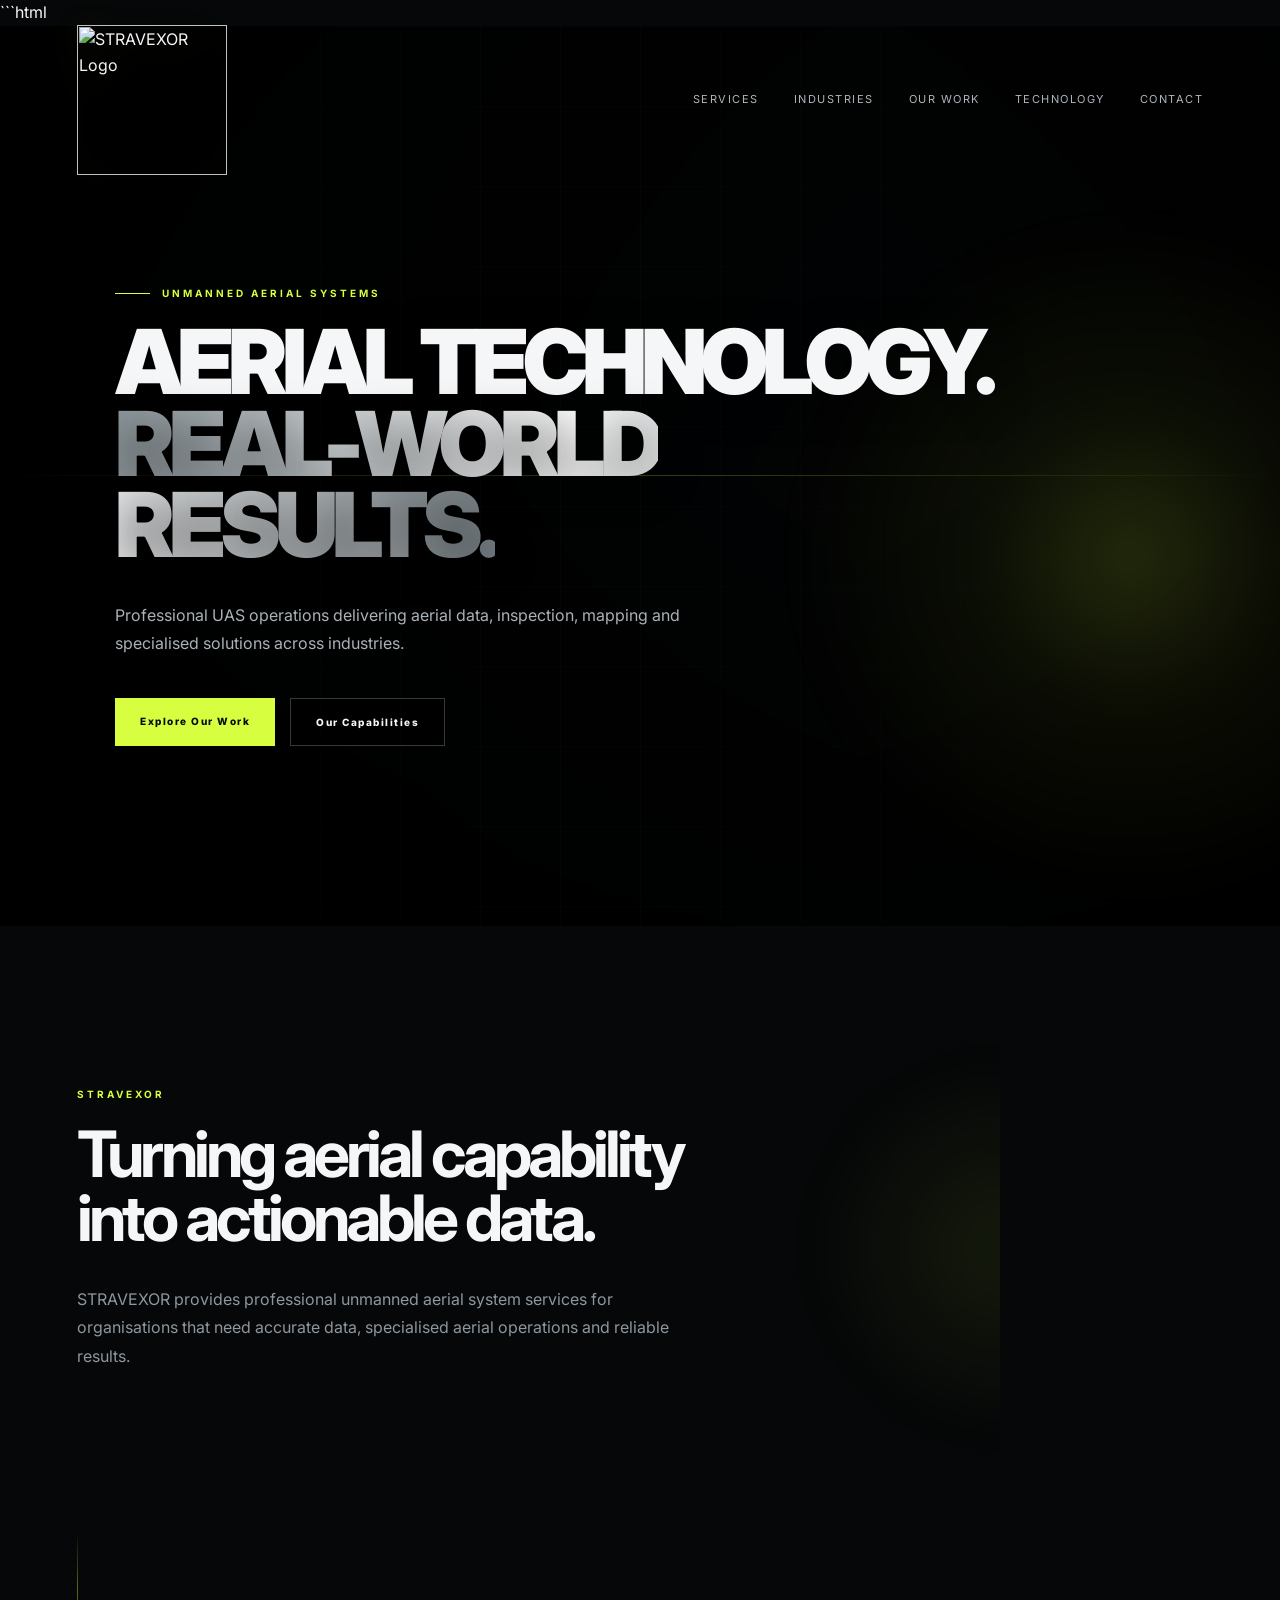
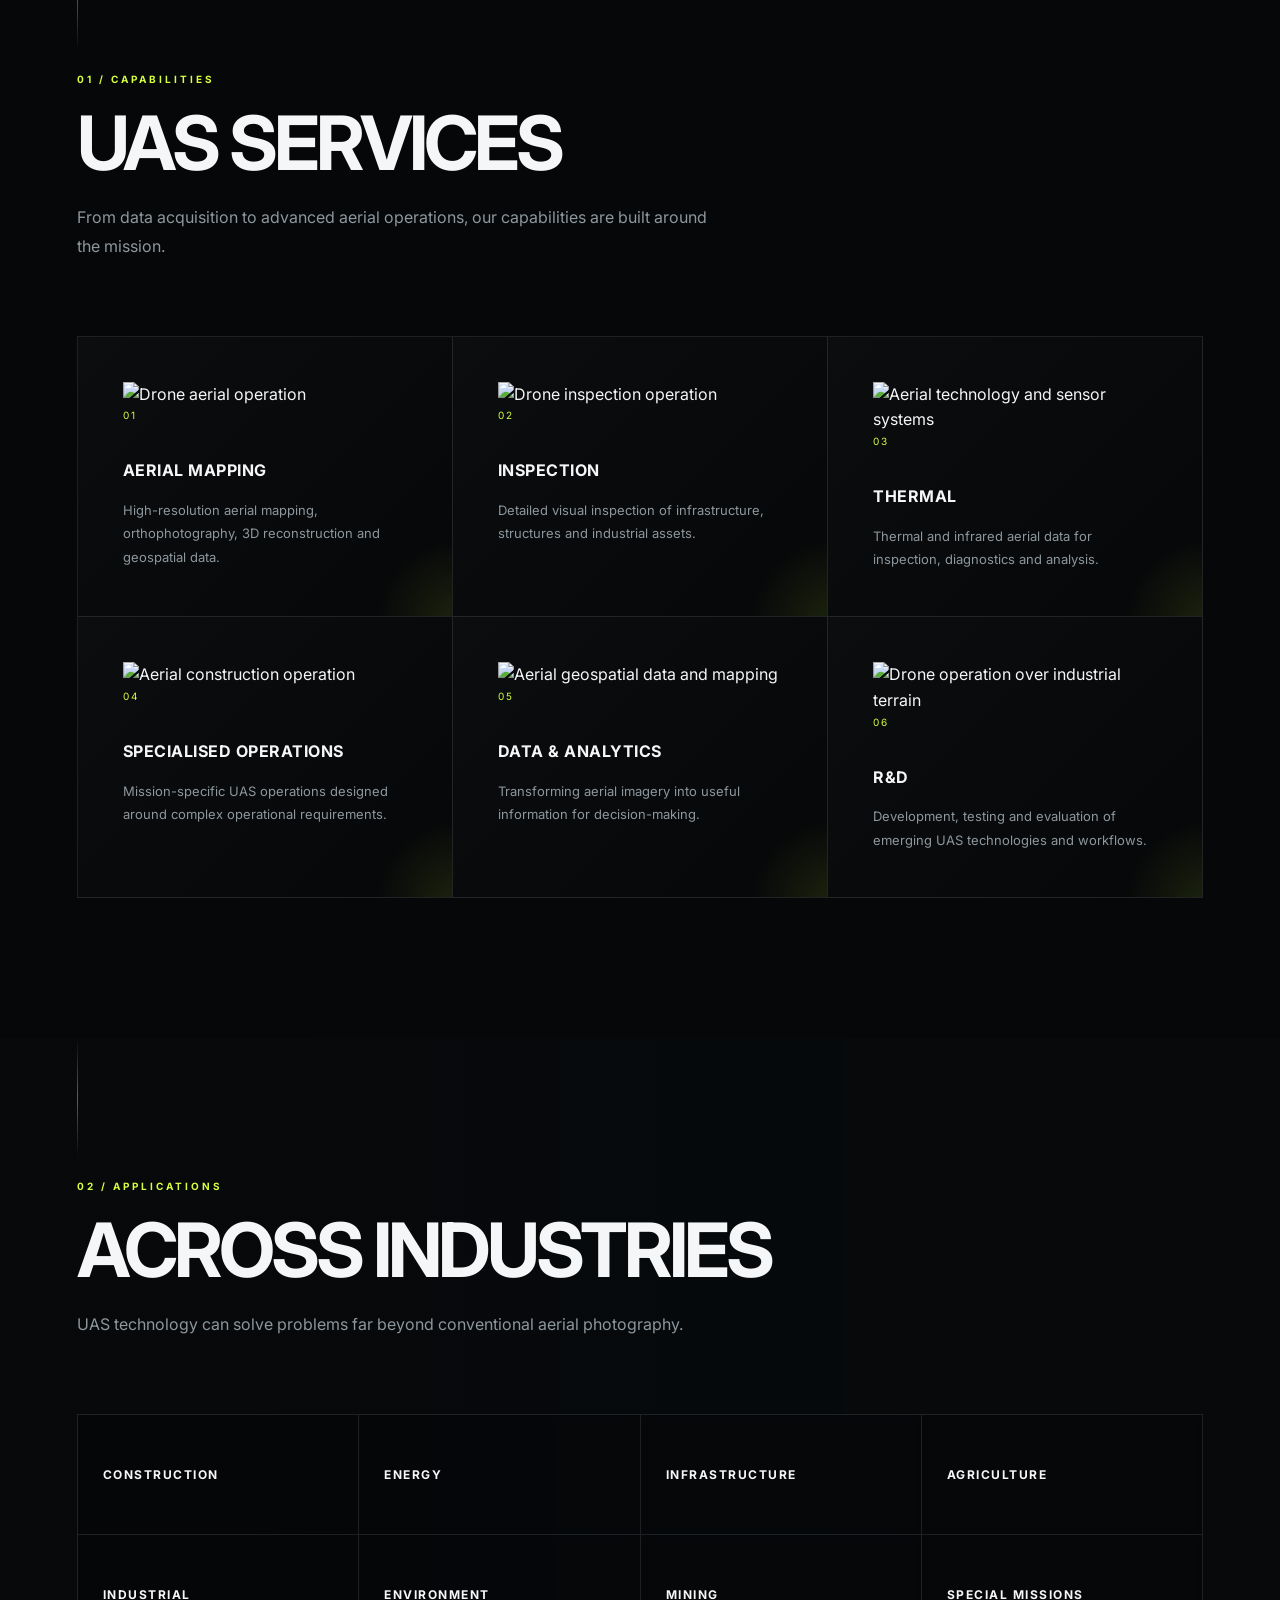
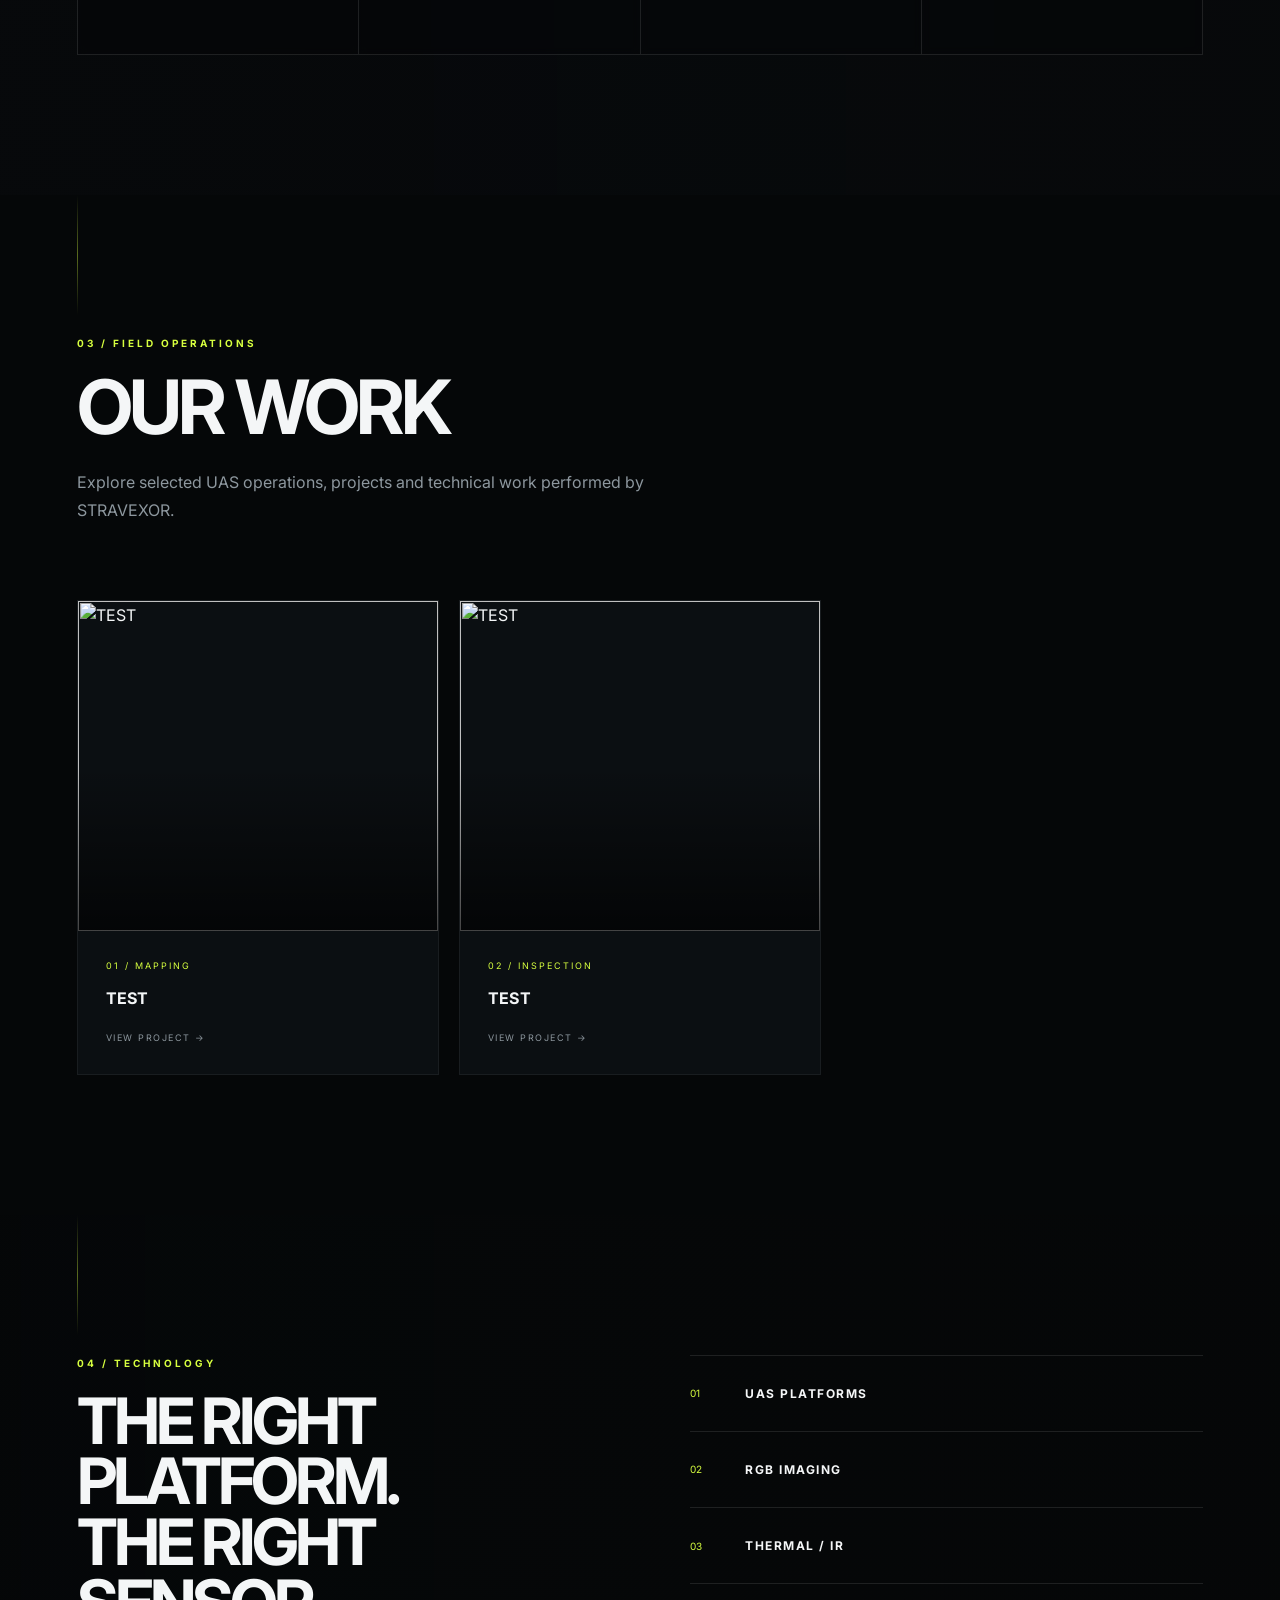
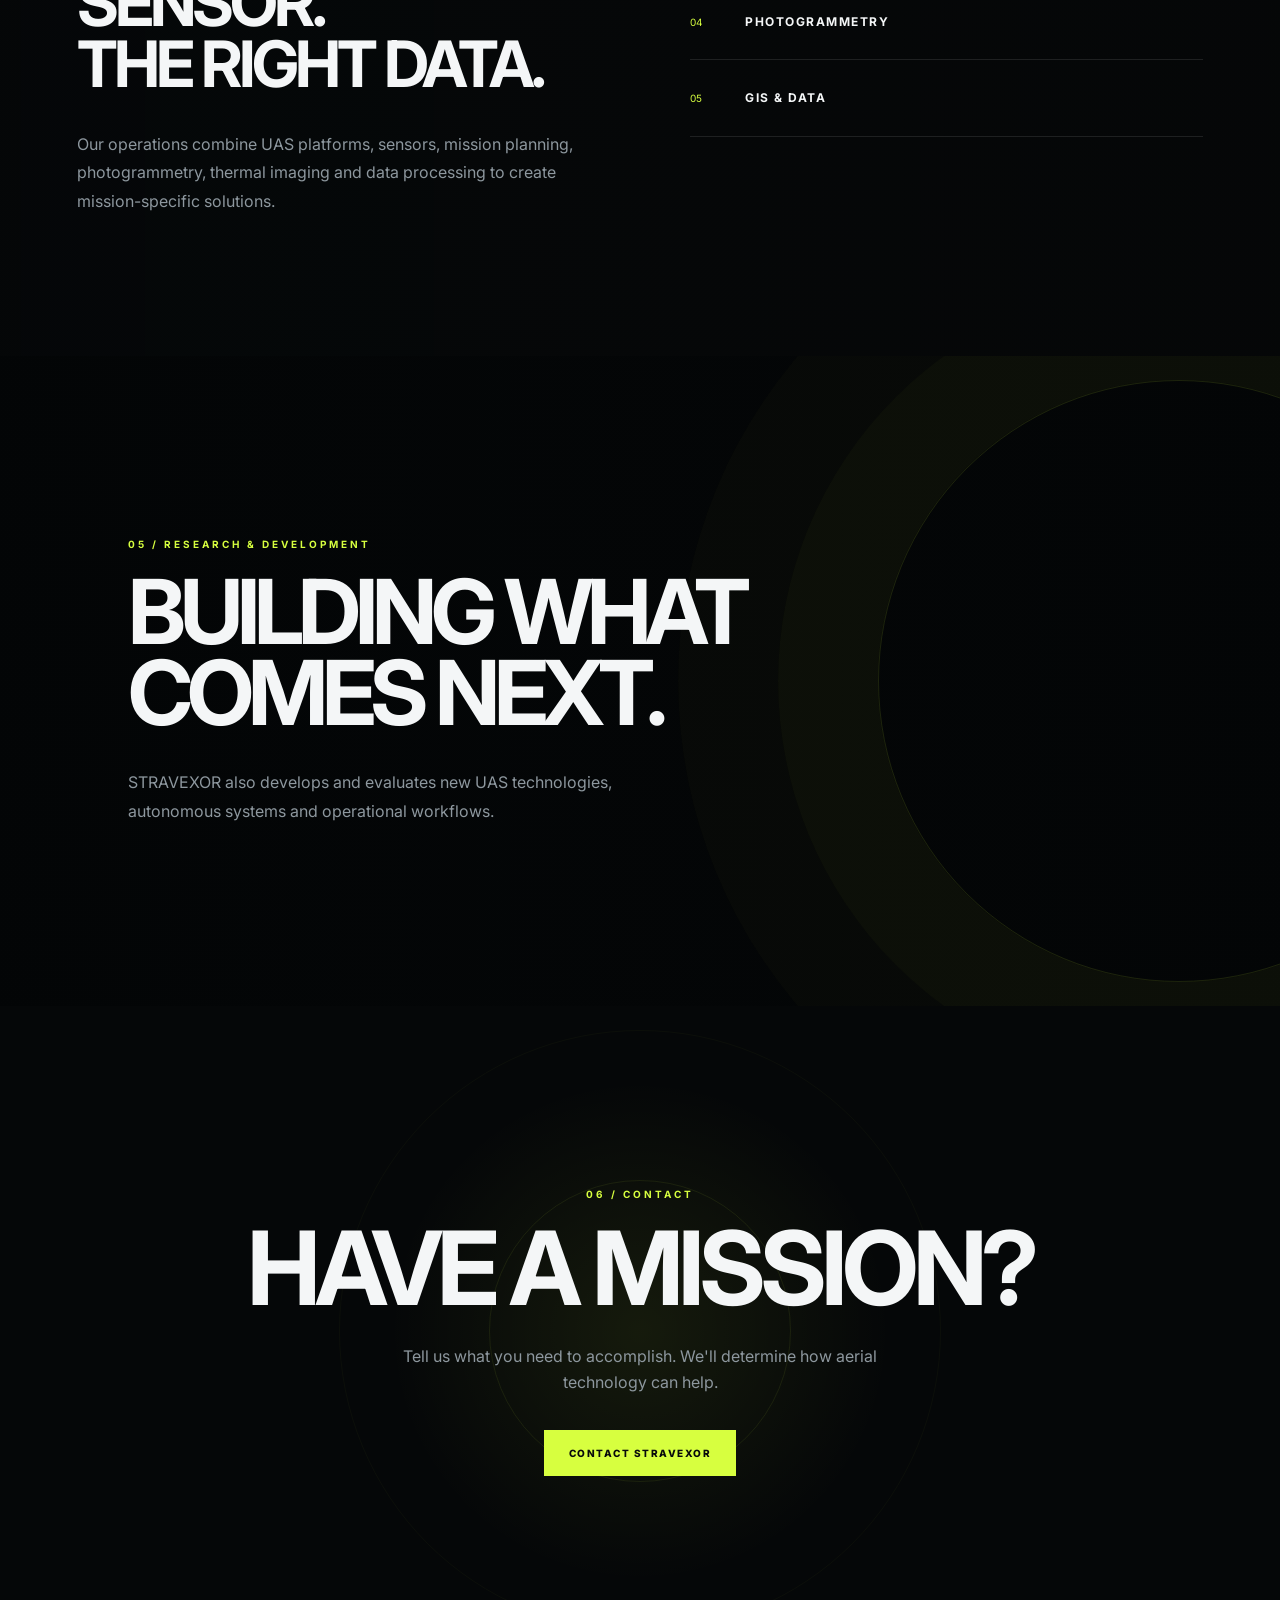
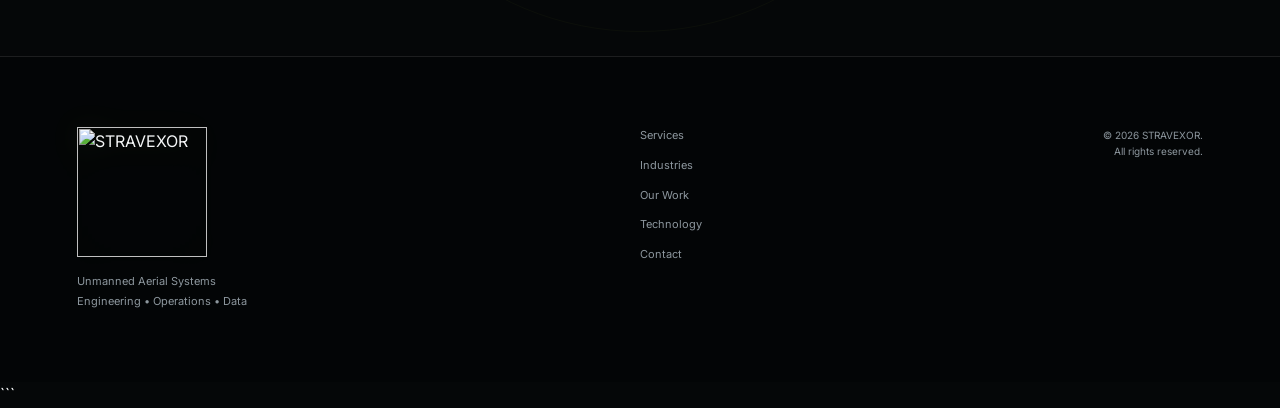
==== commit a81e348e: "Update index.html" ====
--- a/index.html
+++ b/index.html
@@ -224,6 +224,16 @@
 
         <article class="service-card">
 
+            <div class="service-image">
+
+                <img
+                    src="https://images.unsplash.com/photo-1508614589041-895b88991e3e?auto=format&fit=crop&w=1200&q=85"
+                    alt="Drone aerial operation"
+                    loading="lazy"
+                >
+
+            </div>
+
             <span>
                 01
             </span>
@@ -248,6 +258,16 @@
 
         <article class="service-card">
 
+            <div class="service-image">
+
+                <img
+                    src="https://images.unsplash.com/photo-1473968512647-3e447244af8f?auto=format&fit=crop&w=1200&q=85"
+                    alt="Drone inspection operation"
+                    loading="lazy"
+                >
+
+            </div>
+
             <span>
                 02
             </span>
@@ -271,6 +291,16 @@
 
         <article class="service-card">
 
+            <div class="service-image">
+
+                <img
+                    src="https://images.unsplash.com/photo-1518770660439-4636190af475?auto=format&fit=crop&w=1200&q=85"
+                    alt="Aerial technology and sensor systems"
+                    loading="lazy"
+                >
+
+            </div>
+
             <span>
                 03
             </span>
@@ -294,6 +324,16 @@
 
         <article class="service-card">
 
+            <div class="service-image">
+
+                <img
+                    src="https://images.pexels.com/photos/18261218/pexels-photo-18261218.jpeg?auto=compress&cs=tinysrgb&w=1200"
+                    alt="Aerial construction operation"
+                    loading="lazy"
+                >
+
+            </div>
+
             <span>
                 04
             </span>
@@ -317,6 +357,16 @@
 
         <article class="service-card">
 
+            <div class="service-image">
+
+                <img
+                    src="https://images.unsplash.com/photo-1446776811953-b23d57bd21aa?auto=format&fit=crop&w=1200&q=85"
+                    alt="Aerial geospatial data and mapping"
+                    loading="lazy"
+                >
+
+            </div>
+
             <span>
                 05
             </span>
@@ -339,6 +389,16 @@
         <!-- SERVICE 06 -->
 
         <article class="service-card">
+
+            <div class="service-image">
+
+                <img
+                    src="https://images.pexels.com/photos/12247591/pexels-photo-12247591.jpeg?auto=compress&cs=tinysrgb&w=1200"
+                    alt="Drone operation over industrial terrain"
+                    loading="lazy"
+                >
+
+            </div>
 
             <span>
                 06
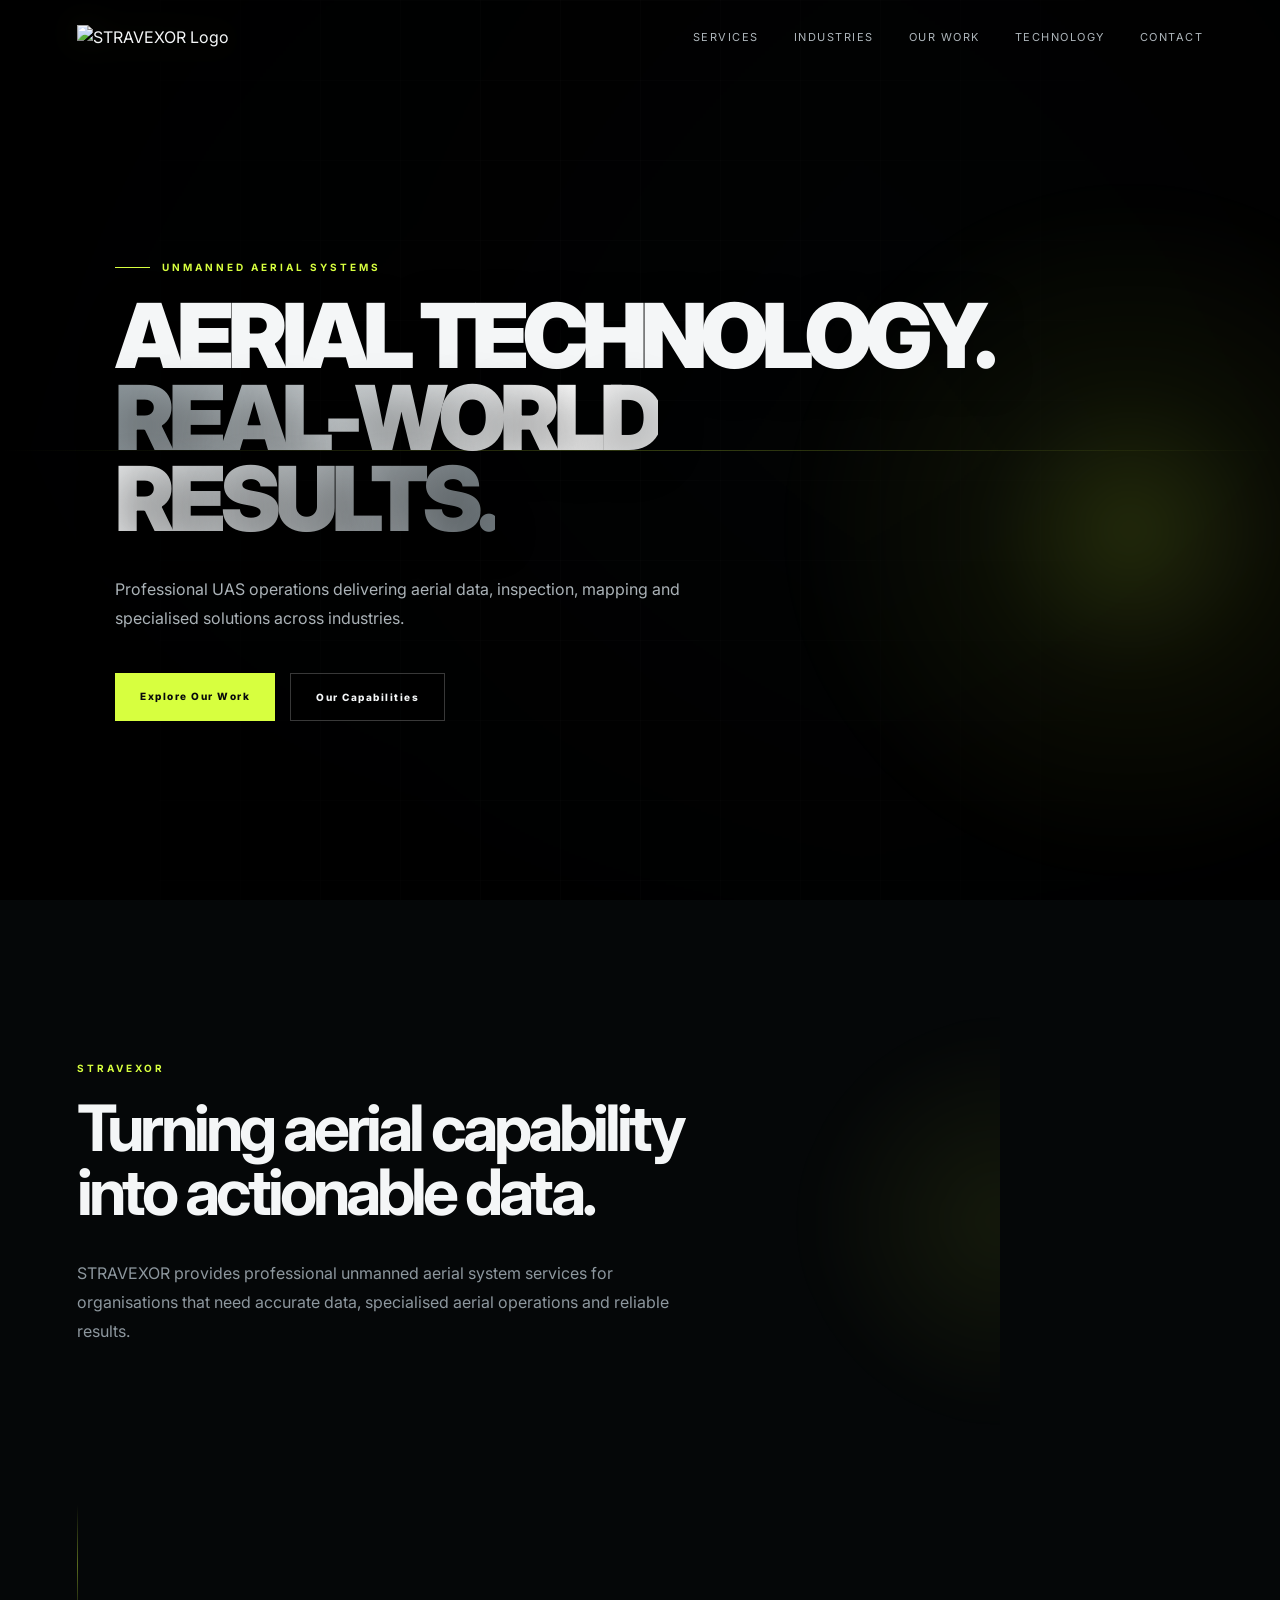
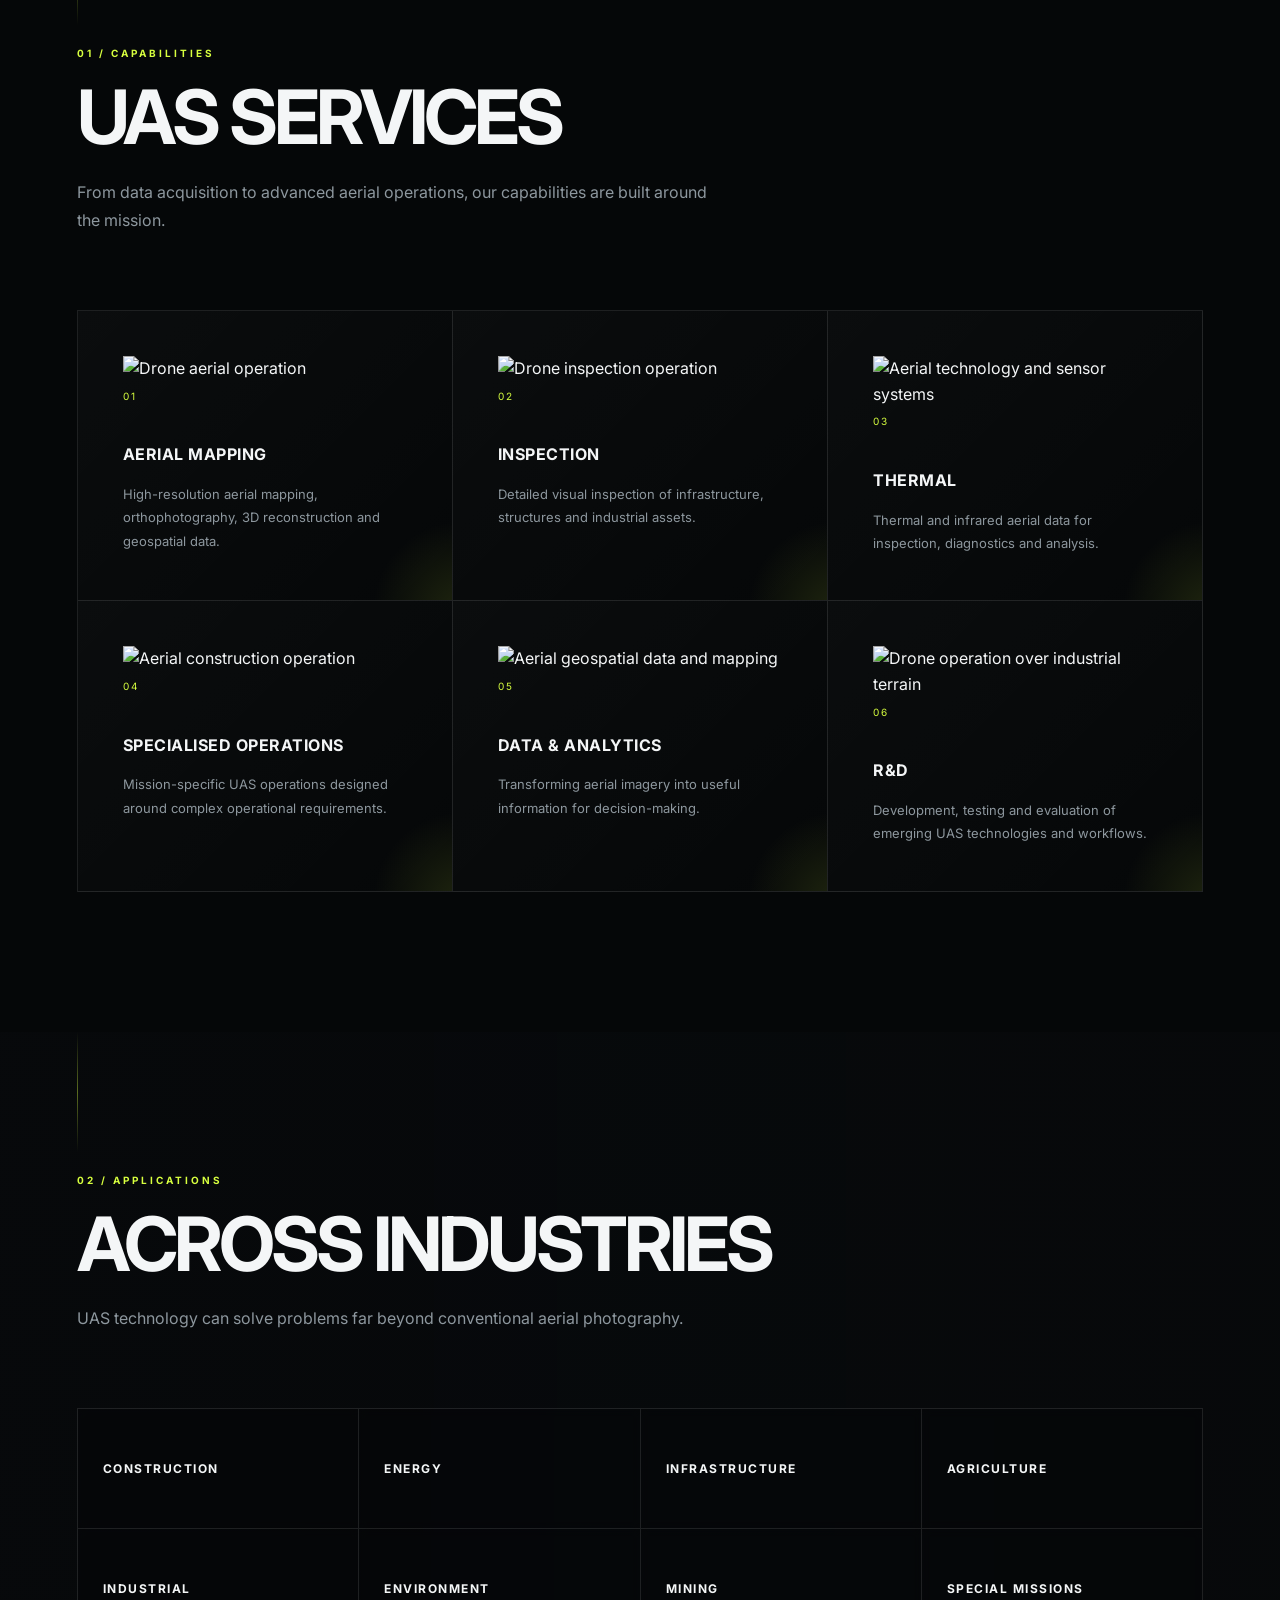
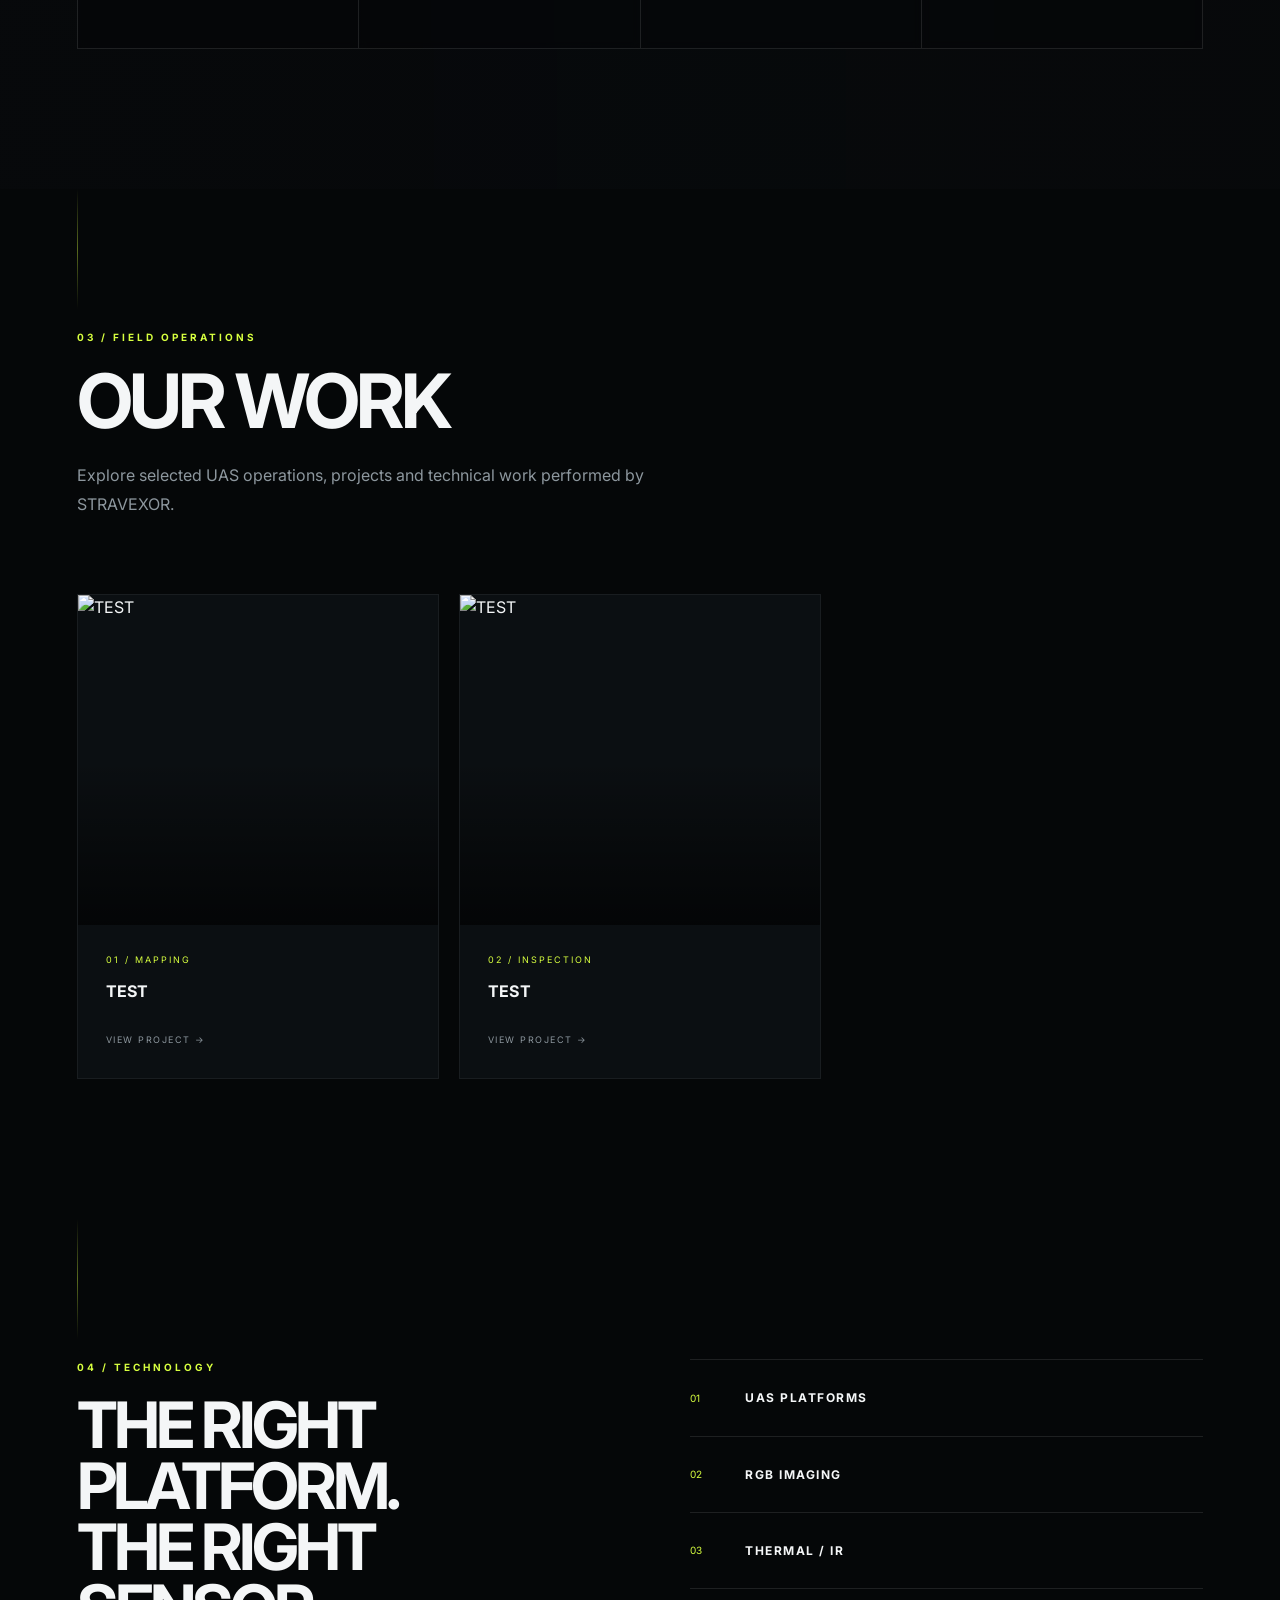
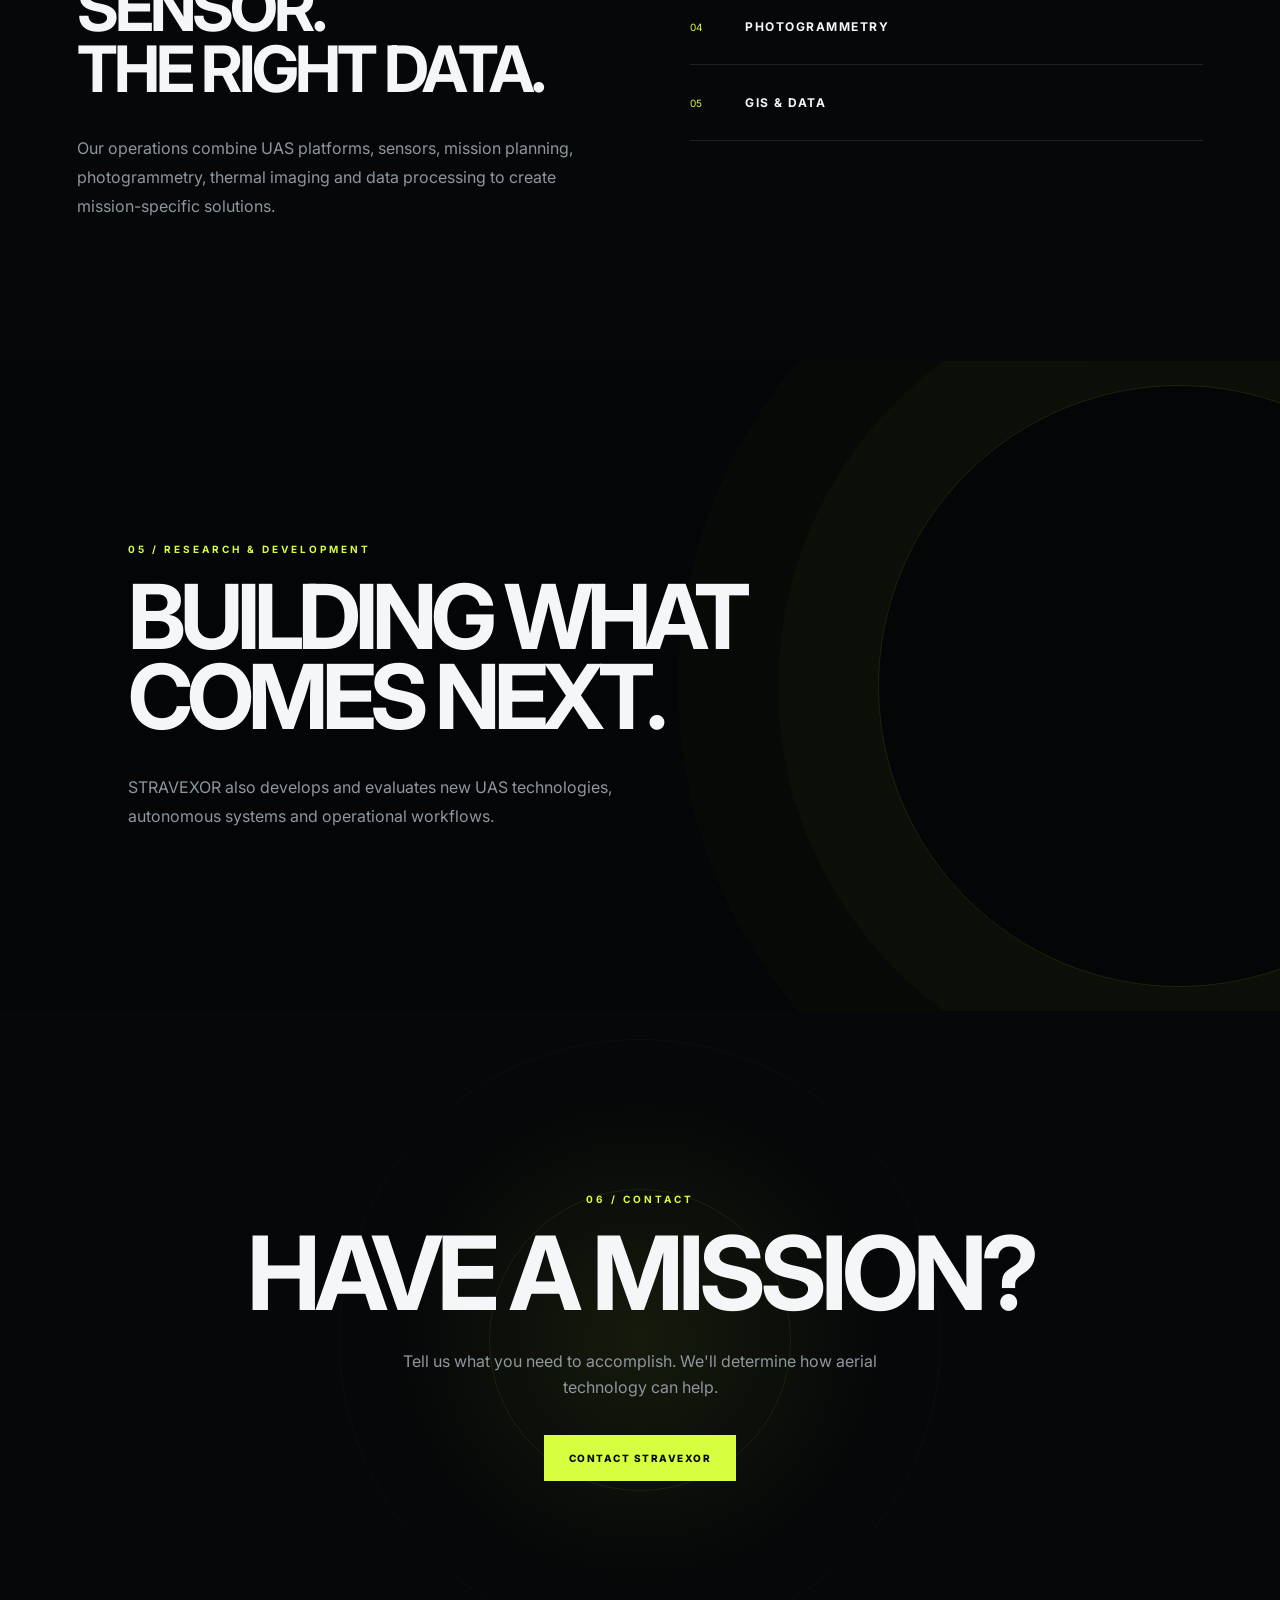
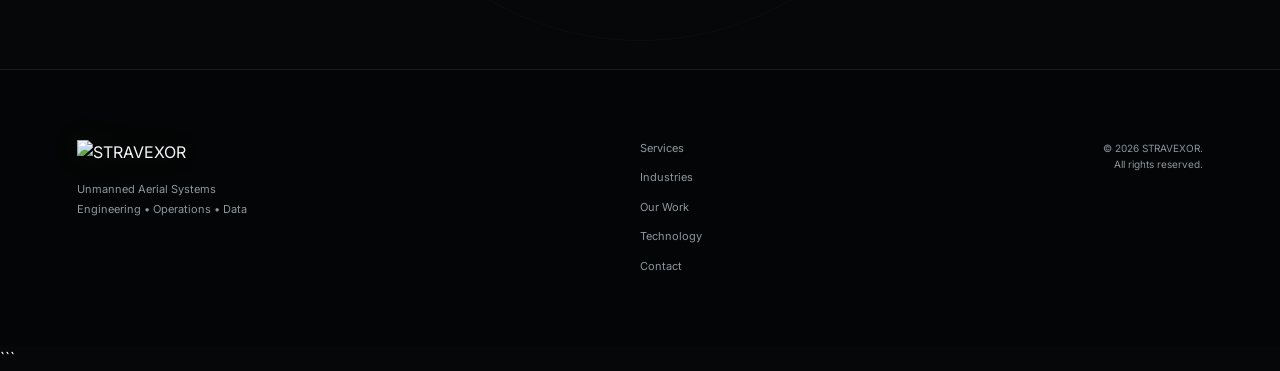
==== commit 92febb03: "Update index.html" ====
--- a/index.html
+++ b/index.html
@@ -1,4 +1,4 @@
-```html
+
 <!DOCTYPE html>
 <html lang="en">
 
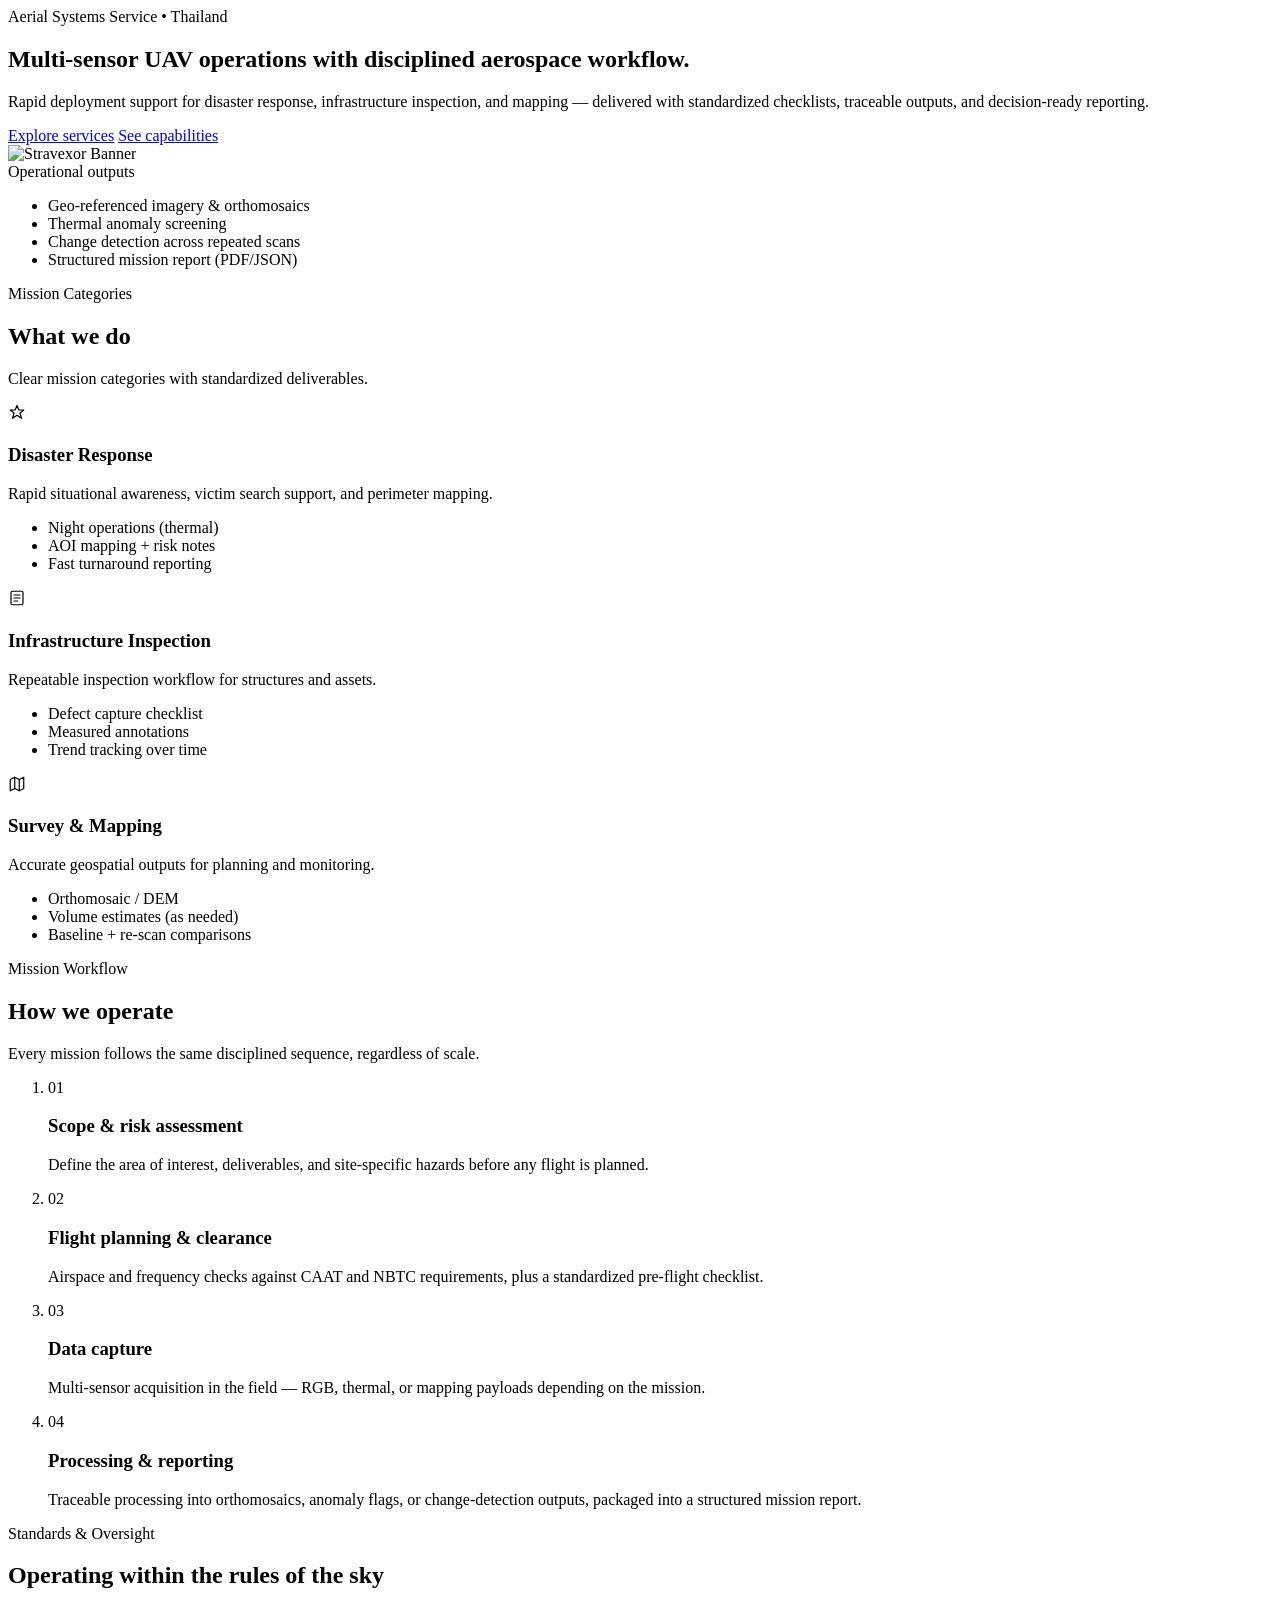
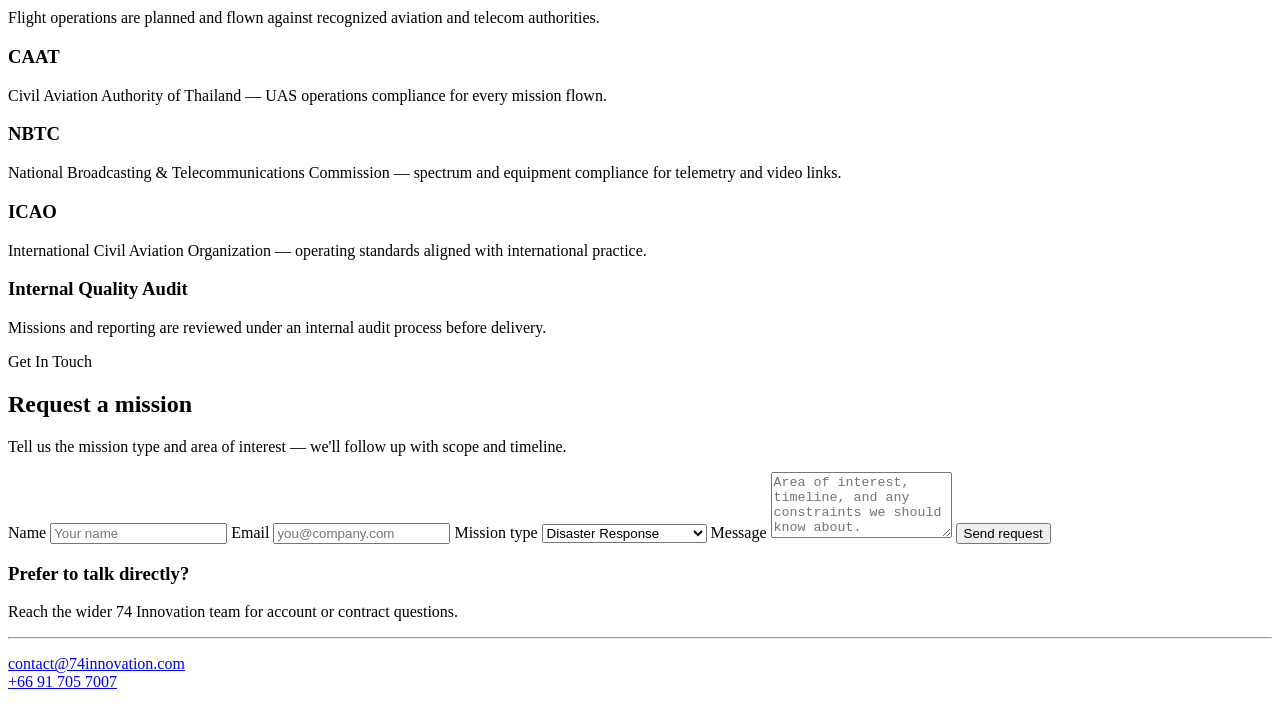
==== commit 90b789d8: "Update index.html" ====
--- a/index.html
+++ b/index.html
@@ -1,889 +1,229 @@
-
-<!DOCTYPE html>
+<!doctype html>
 <html lang="en">
-
 <head>
-
-    <meta charset="UTF-8">
-    <meta name="viewport" content="width=device-width, initial-scale=1.0">
-
-    <title>STRAVEXOR | UAS Solutions</title>
-
-    <meta name="description"
-          content="STRAVEXOR — Professional UAS operations, aerial data, inspection, mapping and advanced drone solutions.">
-
-    <link rel="stylesheet" href="css/style.css">
-
+  <meta charset="utf-8" />
+  <meta name="viewport" content="width=device-width, initial-scale=1" />
+  <title>STRAVEXOR — Aerial Systems Service</title>
+  <meta name="description" content="Multi-sensor UAV operations with disciplined aerospace workflow — disaster response, infrastructure inspection, and mapping." />
+  <link rel="stylesheet" href="/assets/css/style.css" />
 </head>
-
-
 <body>
-
-
-<!-- =====================================================
-     NAVIGATION
-===================================================== -->
-
-<nav class="navbar">
-
-    <a href="index.html" class="brand">
-
-        <img
-            src="https://raw.githubusercontent.com/tantr2/Stravexor/ade4f31f7dde6264a6fb9c31afc5b6fdda590dd6/Logo/logo.png"
-            alt="STRAVEXOR Logo"
-        >
-
-    </a>
-
-
-    <div class="nav-links">
-
-        <a href="#services">
-            Services
-        </a>
-
-        <a href="#industries">
-            Industries
-        </a>
-
-        <a href="#projects">
-            Our Work
-        </a>
-
-        <a href="#technology">
-            Technology
-        </a>
-
-        <a href="#contact">
-            Contact
-        </a>
-
-    </div>
-
-</nav>
-
-
-
-<!-- =====================================================
-     HERO
-===================================================== -->
-
-<header class="hero">
-
-
-    <!-- Cinematic aerial background -->
-    <div class="hero-bg"></div>
-
-
-    <!-- Atmospheric glow -->
-    <div class="hero-glow"></div>
-
-
-    <!-- Technical scanning line -->
-    <div class="hero-scan"></div>
-
-
-    <!-- Technical grid -->
-    <div class="hero-grid"></div>
-
-
-
-    <div class="hero-content">
-
-
-        <p class="eyebrow">
-            UNMANNED AERIAL SYSTEMS
+  <div id="sxHeader"></div>
+
+  <!-- ============================================================
+       HERO
+  ============================================================= -->
+  <section class="sx-pageHero">
+    <div class="sx-container sx-pageHeroGrid">
+      <div>
+        <div class="sx-kicker">Aerial Systems Service • Thailand</div>
+        <h1 class="sx-h1">Multi-sensor UAV operations with disciplined aerospace workflow.</h1>
+        <p class="sx-sub">
+          Rapid deployment support for disaster response, infrastructure inspection, and mapping — delivered with
+          standardized checklists, traceable outputs, and decision-ready reporting.
         </p>
-
-
-        <h1>
-
-            AERIAL TECHNOLOGY.<br>
-
-            <span>
-                REAL-WORLD RESULTS.
-            </span>
-
-        </h1>
-
-
-        <p class="hero-description">
-
-            Professional UAS operations delivering aerial data,
-            inspection, mapping and specialised solutions
-            across industries.
-
-        </p>
-
-
-        <div class="hero-buttons">
-
-
-            <a
-                href="#projects"
-                class="button primary"
-            >
-
-                Explore Our Work
-
-            </a>
-
-
-            <a
-                href="#services"
-                class="button secondary"
-            >
-
-                Our Capabilities
-
-            </a>
-
-
+        <div class="sx-actions">
+          <a class="sx-btn sx-primary" href="/pages/services.html">Explore services</a>
+          <a class="sx-btn" href="/pages/capabilities.html">See capabilities</a>
         </div>
-
-
-    </div>
-
-
-</header>
-
-
-
-<!-- =====================================================
-     INTRO
-===================================================== -->
-
-<section class="intro">
-
-
-    <p class="section-label">
-        STRAVEXOR
-    </p>
-
-
-    <h2>
-
-        Turning aerial capability<br>
-        into actionable data.
-
-    </h2>
-
-
-    <p>
-
-        STRAVEXOR provides professional unmanned aerial system
-        services for organisations that need accurate data,
-        specialised aerial operations and reliable results.
-
-    </p>
-
-
-</section>
-
-
-
-<!-- =====================================================
-     SERVICES
-===================================================== -->
-
-<section
-    id="services"
-    class="section"
->
-
-
-    <div class="section-heading">
-
-
-        <p class="section-label">
-            01 / CAPABILITIES
-        </p>
-
-
-        <h2>
-            UAS SERVICES
-        </h2>
-
-
-        <p>
-
-            From data acquisition to advanced aerial operations,
-            our capabilities are built around the mission.
-
-        </p>
-
-
-    </div>
-
-
-
-    <div class="service-grid">
-
-
-        <!-- SERVICE 01 -->
-
-        <article class="service-card">
-
-            <div class="service-image">
-
-                <img
-                    src="https://images.unsplash.com/photo-1508614589041-895b88991e3e?auto=format&fit=crop&w=1200&q=85"
-                    alt="Drone aerial operation"
-                    loading="lazy"
-                >
-
-            </div>
-
-            <span>
-                01
-            </span>
-
-            <h3>
-                AERIAL MAPPING
-            </h3>
-
-            <p>
-
-                High-resolution aerial mapping,
-                orthophotography, 3D reconstruction
-                and geospatial data.
-
-            </p>
-
-        </article>
-
-
-
-        <!-- SERVICE 02 -->
-
-        <article class="service-card">
-
-            <div class="service-image">
-
-                <img
-                    src="https://images.unsplash.com/photo-1473968512647-3e447244af8f?auto=format&fit=crop&w=1200&q=85"
-                    alt="Drone inspection operation"
-                    loading="lazy"
-                >
-
-            </div>
-
-            <span>
-                02
-            </span>
-
-            <h3>
-                INSPECTION
-            </h3>
-
-            <p>
-
-                Detailed visual inspection of infrastructure,
-                structures and industrial assets.
-
-            </p>
-
-        </article>
-
-
-
-        <!-- SERVICE 03 -->
-
-        <article class="service-card">
-
-            <div class="service-image">
-
-                <img
-                    src="https://images.unsplash.com/photo-1518770660439-4636190af475?auto=format&fit=crop&w=1200&q=85"
-                    alt="Aerial technology and sensor systems"
-                    loading="lazy"
-                >
-
-            </div>
-
-            <span>
-                03
-            </span>
-
-            <h3>
-                THERMAL
-            </h3>
-
-            <p>
-
-                Thermal and infrared aerial data for
-                inspection, diagnostics and analysis.
-
-            </p>
-
-        </article>
-
-
-
-        <!-- SERVICE 04 -->
-
-        <article class="service-card">
-
-            <div class="service-image">
-
-                <img
-                    src="https://images.pexels.com/photos/18261218/pexels-photo-18261218.jpeg?auto=compress&cs=tinysrgb&w=1200"
-                    alt="Aerial construction operation"
-                    loading="lazy"
-                >
-
-            </div>
-
-            <span>
-                04
-            </span>
-
-            <h3>
-                SPECIALISED OPERATIONS
-            </h3>
-
-            <p>
-
-                Mission-specific UAS operations designed
-                around complex operational requirements.
-
-            </p>
-
-        </article>
-
-
-
-        <!-- SERVICE 05 -->
-
-        <article class="service-card">
-
-            <div class="service-image">
-
-                <img
-                    src="https://images.unsplash.com/photo-1446776811953-b23d57bd21aa?auto=format&fit=crop&w=1200&q=85"
-                    alt="Aerial geospatial data and mapping"
-                    loading="lazy"
-                >
-
-            </div>
-
-            <span>
-                05
-            </span>
-
-            <h3>
-                DATA &amp; ANALYTICS
-            </h3>
-
-            <p>
-
-                Transforming aerial imagery into useful
-                information for decision-making.
-
-            </p>
-
-        </article>
-
-
-
-        <!-- SERVICE 06 -->
-
-        <article class="service-card">
-
-            <div class="service-image">
-
-                <img
-                    src="https://images.pexels.com/photos/12247591/pexels-photo-12247591.jpeg?auto=compress&cs=tinysrgb&w=1200"
-                    alt="Drone operation over industrial terrain"
-                    loading="lazy"
-                >
-
-            </div>
-
-            <span>
-                06
-            </span>
-
-            <h3>
-                R&amp;D
-            </h3>
-
-            <p>
-
-                Development, testing and evaluation of
-                emerging UAS technologies and workflows.
-
-            </p>
-
-        </article>
-
-
-    </div>
-
-
-</section>
-
-
-
-<!-- =====================================================
-     INDUSTRIES
-===================================================== -->
-
-<section
-    id="industries"
-    class="section dark-section"
->
-
-
-    <div class="section-heading">
-
-
-        <p class="section-label">
-            02 / APPLICATIONS
-        </p>
-
-
-        <h2>
-            ACROSS INDUSTRIES
-        </h2>
-
-
-        <p>
-
-            UAS technology can solve problems far beyond
-            conventional aerial photography.
-
-        </p>
-
-
-    </div>
-
-
-
-    <div class="industry-grid">
-
-
-        <div>
-            CONSTRUCTION
+      </div>
+
+      <div class="sx-heroCard">
+        <img class="sx-banner" src="/assets/img/white_banner.png" alt="Stravexor Banner" />
+        <div class="sx-cardBody">
+          <div class="sx-miniTitle">Operational outputs</div>
+          <ul class="sx-list">
+            <li>Geo-referenced imagery &amp; orthomosaics</li>
+            <li>Thermal anomaly screening</li>
+            <li>Change detection across repeated scans</li>
+            <li>Structured mission report (PDF/JSON)</li>
+          </ul>
         </div>
-
-
-        <div>
-            ENERGY
+      </div>
+    </div>
+  </section>
+
+  <!-- ============================================================
+       WHAT WE DO
+  ============================================================= -->
+  <section class="sx-section">
+    <div class="sx-container">
+      <div class="sx-sectionHead">
+        <div class="sx-kicker">Mission Categories</div>
+        <h2>What we do</h2>
+        <p>Clear mission categories with standardized deliverables.</p>
+      </div>
+
+      <div class="sx-grid3">
+        <article class="sx-card">
+          <div class="sx-cardIcon" aria-hidden="true">
+            <svg width="18" height="18" viewBox="0 0 24 24" fill="none" stroke="currentColor" stroke-width="1.6" stroke-linecap="round" stroke-linejoin="round"><path d="M12 2l2.5 6H21l-5 4 2 7-6-4-6 4 2-7-5-4h6.5z"/></svg>
+          </div>
+          <h3>Disaster Response</h3>
+          <p>Rapid situational awareness, victim search support, and perimeter mapping.</p>
+          <ul>
+            <li>Night operations (thermal)</li>
+            <li>AOI mapping + risk notes</li>
+            <li>Fast turnaround reporting</li>
+          </ul>
+        </article>
+
+        <article class="sx-card">
+          <div class="sx-cardIcon" aria-hidden="true">
+            <svg width="18" height="18" viewBox="0 0 24 24" fill="none" stroke="currentColor" stroke-width="1.6" stroke-linecap="round" stroke-linejoin="round"><rect x="4" y="3" width="16" height="18" rx="2"/><path d="M8 8h8M8 12h8M8 16h5"/></svg>
+          </div>
+          <h3>Infrastructure Inspection</h3>
+          <p>Repeatable inspection workflow for structures and assets.</p>
+          <ul>
+            <li>Defect capture checklist</li>
+            <li>Measured annotations</li>
+            <li>Trend tracking over time</li>
+          </ul>
+        </article>
+
+        <article class="sx-card">
+          <div class="sx-cardIcon" aria-hidden="true">
+            <svg width="18" height="18" viewBox="0 0 24 24" fill="none" stroke="currentColor" stroke-width="1.6" stroke-linecap="round" stroke-linejoin="round"><path d="M3 6l6-3 6 3 6-3v15l-6 3-6-3-6 3V6z"/><path d="M9 3v15M15 6v15"/></svg>
+          </div>
+          <h3>Survey &amp; Mapping</h3>
+          <p>Accurate geospatial outputs for planning and monitoring.</p>
+          <ul>
+            <li>Orthomosaic / DEM</li>
+            <li>Volume estimates (as needed)</li>
+            <li>Baseline + re-scan comparisons</li>
+          </ul>
+        </article>
+      </div>
+    </div>
+  </section>
+
+  <!-- ============================================================
+       HOW WE OPERATE
+  ============================================================= -->
+  <section class="sx-section" style="padding-top:0">
+    <div class="sx-container">
+      <div class="sx-sectionHead">
+        <div class="sx-kicker">Mission Workflow</div>
+        <h2>How we operate</h2>
+        <p>Every mission follows the same disciplined sequence, regardless of scale.</p>
+      </div>
+
+      <ol class="sx-steps">
+        <li class="sx-step">
+          <div class="sx-stepNum">01</div>
+          <div>
+            <h3>Scope &amp; risk assessment</h3>
+            <p>Define the area of interest, deliverables, and site-specific hazards before any flight is planned.</p>
+          </div>
+        </li>
+        <li class="sx-step">
+          <div class="sx-stepNum">02</div>
+          <div>
+            <h3>Flight planning &amp; clearance</h3>
+            <p>Airspace and frequency checks against CAAT and NBTC requirements, plus a standardized pre-flight checklist.</p>
+          </div>
+        </li>
+        <li class="sx-step">
+          <div class="sx-stepNum">03</div>
+          <div>
+            <h3>Data capture</h3>
+            <p>Multi-sensor acquisition in the field — RGB, thermal, or mapping payloads depending on the mission.</p>
+          </div>
+        </li>
+        <li class="sx-step">
+          <div class="sx-stepNum">04</div>
+          <div>
+            <h3>Processing &amp; reporting</h3>
+            <p>Traceable processing into orthomosaics, anomaly flags, or change-detection outputs, packaged into a structured mission report.</p>
+          </div>
+        </li>
+      </ol>
+    </div>
+  </section>
+
+  <!-- ============================================================
+       STANDARDS & COMPLIANCE
+  ============================================================= -->
+  <section class="sx-section" style="padding-top:0">
+    <div class="sx-container">
+      <div class="sx-sectionHead">
+        <div class="sx-kicker">Standards &amp; Oversight</div>
+        <h2>Operating within the rules of the sky</h2>
+        <p>Flight operations are planned and flown against recognized aviation and telecom authorities.</p>
+      </div>
+
+      <div class="sx-grid2">
+        <article class="sx-card">
+          <h3>CAAT</h3>
+          <p>Civil Aviation Authority of Thailand — UAS operations compliance for every mission flown.</p>
+        </article>
+        <article class="sx-card">
+          <h3>NBTC</h3>
+          <p>National Broadcasting &amp; Telecommunications Commission — spectrum and equipment compliance for telemetry and video links.</p>
+        </article>
+        <article class="sx-card">
+          <h3>ICAO</h3>
+          <p>International Civil Aviation Organization — operating standards aligned with international practice.</p>
+        </article>
+        <article class="sx-card">
+          <h3>Internal Quality Audit</h3>
+          <p>Missions and reporting are reviewed under an internal audit process before delivery.</p>
+        </article>
+      </div>
+    </div>
+  </section>
+
+  <!-- ============================================================
+       CONTACT
+  ============================================================= -->
+  <section class="sx-section" style="padding-top:0">
+    <div class="sx-container">
+      <div class="sx-sectionHead">
+        <div class="sx-kicker">Get In Touch</div>
+        <h2>Request a mission</h2>
+        <p>Tell us the mission type and area of interest — we'll follow up with scope and timeline.</p>
+      </div>
+
+      <div class="sx-contactGrid">
+        <form id="sxForm" class="sx-form">
+          <label>
+            Name
+            <input type="text" name="name" placeholder="Your name" required />
+          </label>
+          <label>
+            Email
+            <input type="email" name="email" placeholder="you@company.com" required />
+          </label>
+          <label>
+            Mission type
+            <select name="type">
+              <option value="Disaster Response">Disaster Response</option>
+              <option value="Infrastructure Inspection">Infrastructure Inspection</option>
+              <option value="Survey & Mapping">Survey &amp; Mapping</option>
+              <option value="Other">Other</option>
+            </select>
+          </label>
+          <label>
+            Message
+            <textarea name="message" rows="4" placeholder="Area of interest, timeline, and any constraints we should know about."></textarea>
+          </label>
+          <button type="submit" class="sx-btn sx-primary">Send request</button>
+        </form>
+
+        <div class="sx-card">
+          <h3>Prefer to talk directly?</h3>
+          <p>Reach the wider 74 Innovation team for account or contract questions.</p>
+          <hr class="sx-hr" />
+          <p class="sx-small sx-muted">
+            <a href="mailto:contact@74innovation.com">contact@74innovation.com</a><br />
+            <a href="tel:+66917057007">+66 91 705 7007</a>
+          </p>
         </div>
-
-
-        <div>
-            INFRASTRUCTURE
-        </div>
-
-
-        <div>
-            AGRICULTURE
-        </div>
-
-
-        <div>
-            INDUSTRIAL
-        </div>
-
-
-        <div>
-            ENVIRONMENT
-        </div>
-
-
-        <div>
-            MINING
-        </div>
-
-
-        <div>
-            SPECIAL MISSIONS
-        </div>
-
-
-    </div>
-
-
-</section>
-
-
-
-<!-- =====================================================
-     PROJECTS
-===================================================== -->
-
-<section
-    id="projects"
-    class="section"
->
-
-
-    <div class="section-heading">
-
-
-        <p class="section-label">
-            03 / FIELD OPERATIONS
-        </p>
-
-
-        <h2>
-            OUR WORK
-        </h2>
-
-
-        <p>
-
-            Explore selected UAS operations, projects and
-            technical work performed by STRAVEXOR.
-
-        </p>
-
-
-    </div>
-
-
-
-    <!--
-
-        IMPORTANT:
-
-        JavaScript automatically fills this container
-        using the project database in main.js.
-
-    -->
-
-    <div class="project-grid">
-
-
-        <!-- FALLBACK PROJECT -->
-
-        <a
-            href="projects/project-01.html"
-            class="project-card"
-        >
-
-
-            <div class="project-image">
-
-                <img
-                    src="assets/images/project-01.jpg"
-                    alt="UAS Mapping Project"
-                    loading="lazy"
-                >
-
-            </div>
-
-
-            <div class="project-info">
-
-
-                <p>
-                    01 / MAPPING
-                </p>
-
-
-                <h3>
-                    AERIAL MAPPING OPERATION
-                </h3>
-
-
-                <span>
-                    VIEW PROJECT →
-                </span>
-
-
-            </div>
-
-
-        </a>
-
-
-    </div>
-
-
-</section>
-
-
-
-<!-- =====================================================
-     TECHNOLOGY
-===================================================== -->
-
-<section
-    id="technology"
-    class="section technology"
->
-
-
-    <div class="technology-content">
-
-
-        <p class="section-label">
-            04 / TECHNOLOGY
-        </p>
-
-
-        <h2>
-
-            THE RIGHT PLATFORM.<br>
-            THE RIGHT SENSOR.<br>
-            THE RIGHT DATA.
-
-        </h2>
-
-
-        <p>
-
-            Our operations combine UAS platforms, sensors,
-            mission planning, photogrammetry, thermal imaging
-            and data processing to create mission-specific
-            solutions.
-
-        </p>
-
-
-    </div>
-
-
-
-    <div class="tech-list">
-
-
-        <div>
-
-            <span>
-                01
-            </span>
-
-            <strong>
-                UAS PLATFORMS
-            </strong>
-
-        </div>
-
-
-        <div>
-
-            <span>
-                02
-            </span>
-
-            <strong>
-                RGB IMAGING
-            </strong>
-
-        </div>
-
-
-        <div>
-
-            <span>
-                03
-            </span>
-
-            <strong>
-                THERMAL / IR
-            </strong>
-
-        </div>
-
-
-        <div>
-
-            <span>
-                04
-            </span>
-
-            <strong>
-                PHOTOGRAMMETRY
-            </strong>
-
-        </div>
-
-
-        <div>
-
-            <span>
-                05
-            </span>
-
-            <strong>
-                GIS &amp; DATA
-            </strong>
-
-        </div>
-
-
-    </div>
-
-
-</section>
-
-
-
-<!-- =====================================================
-     R&D
-===================================================== -->
-
-<section class="rnd">
-
-
-    <div>
-
-
-        <p class="section-label">
-            05 / RESEARCH &amp; DEVELOPMENT
-        </p>
-
-
-        <h2>
-
-            BUILDING WHAT<br>
-            COMES NEXT.
-
-        </h2>
-
-
-        <p>
-
-            STRAVEXOR also develops and evaluates new UAS
-            technologies, autonomous systems and operational
-            workflows.
-
-        </p>
-
-
-    </div>
-
-
-</section>
-
-
-
-<!-- =====================================================
-     CONTACT
-===================================================== -->
-
-<section
-    id="contact"
-    class="contact"
->
-
-
-    <p class="section-label">
-        06 / CONTACT
-    </p>
-
-
-    <h2>
-        HAVE A MISSION?
-    </h2>
-
-
-    <p>
-
-        Tell us what you need to accomplish.
-        We'll determine how aerial technology can help.
-
-    </p>
-
-
-    <a
-        href="mailto:contact@stravexor.com"
-        class="button primary"
-    >
-
-        CONTACT STRAVEXOR
-
-    </a>
-
-
-</section>
-
-
-
-<!-- =====================================================
-     FOOTER
-===================================================== -->
-
-<footer>
-
-
-    <div class="footer-brand">
-
-
-        <img
-            src="https://raw.githubusercontent.com/tantr2/Stravexor/ade4f31f7dde6264a6fb9c31afc5b6fdda590dd6/Logo/logo.png"
-            alt="STRAVEXOR"
-        >
-
-
-        <p>
-
-            Unmanned Aerial Systems<br>
-            Engineering • Operations • Data
-
-        </p>
-
-
-    </div>
-
-
-
-    <div class="footer-links">
-
-
-        <a href="#services">
-            Services
-        </a>
-
-
-        <a href="#industries">
-            Industries
-        </a>
-
-
-        <a href="#projects">
-            Our Work
-        </a>
-
-
-        <a href="#technology">
-            Technology
-        </a>
-
-
-        <a href="#contact">
-            Contact
-        </a>
-
-
-    </div>
-
-
-
-    <div class="copyright">
-
-        © 2026 STRAVEXOR.<br>
-        All rights reserved.
-
-    </div>
-
-
-</footer>
-
-
-
-<!-- =====================================================
-     JAVASCRIPT
-===================================================== -->
-
-<script src="js/main.js"></script>
-
-
+      </div>
+    </div>
+  </section>
+
+  <div id="sxFooter"></div>
+  <script src="/assets/js/main.js"></script>
 </body>
-
 </html>
-```
